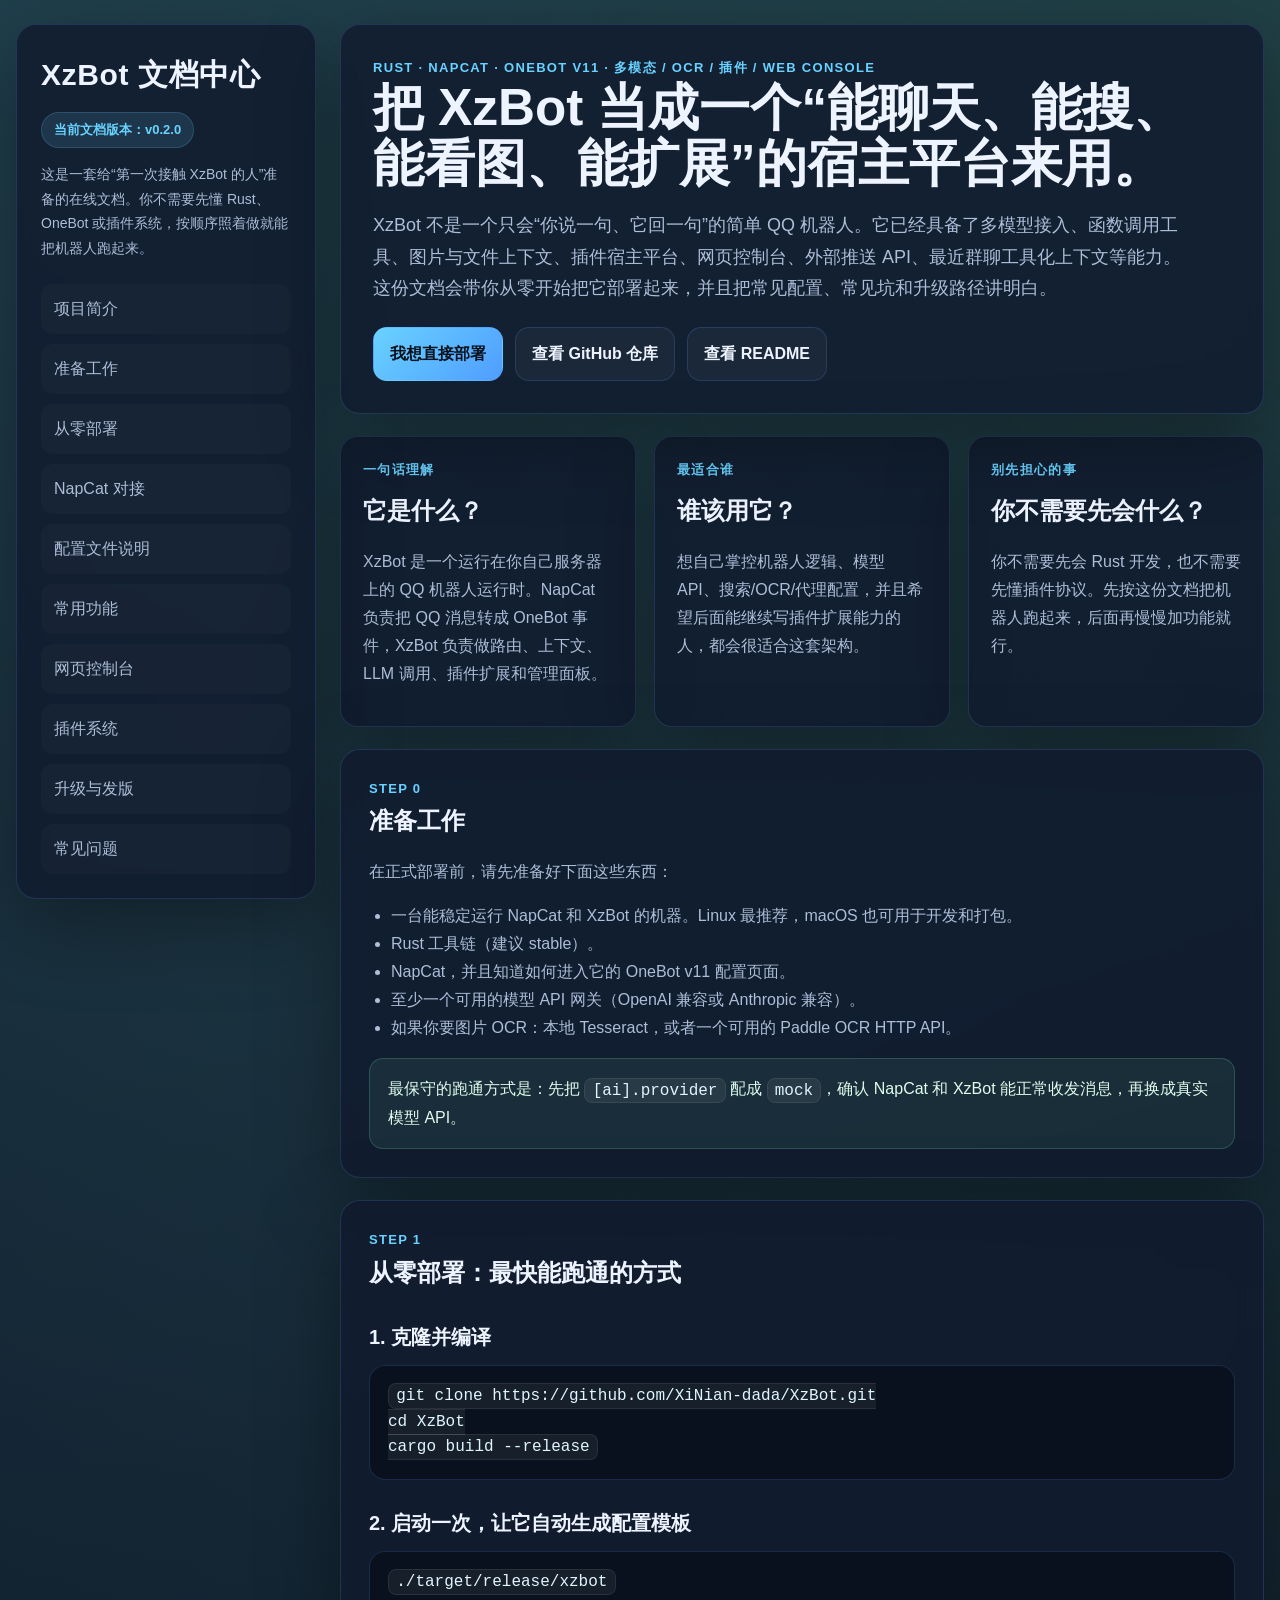
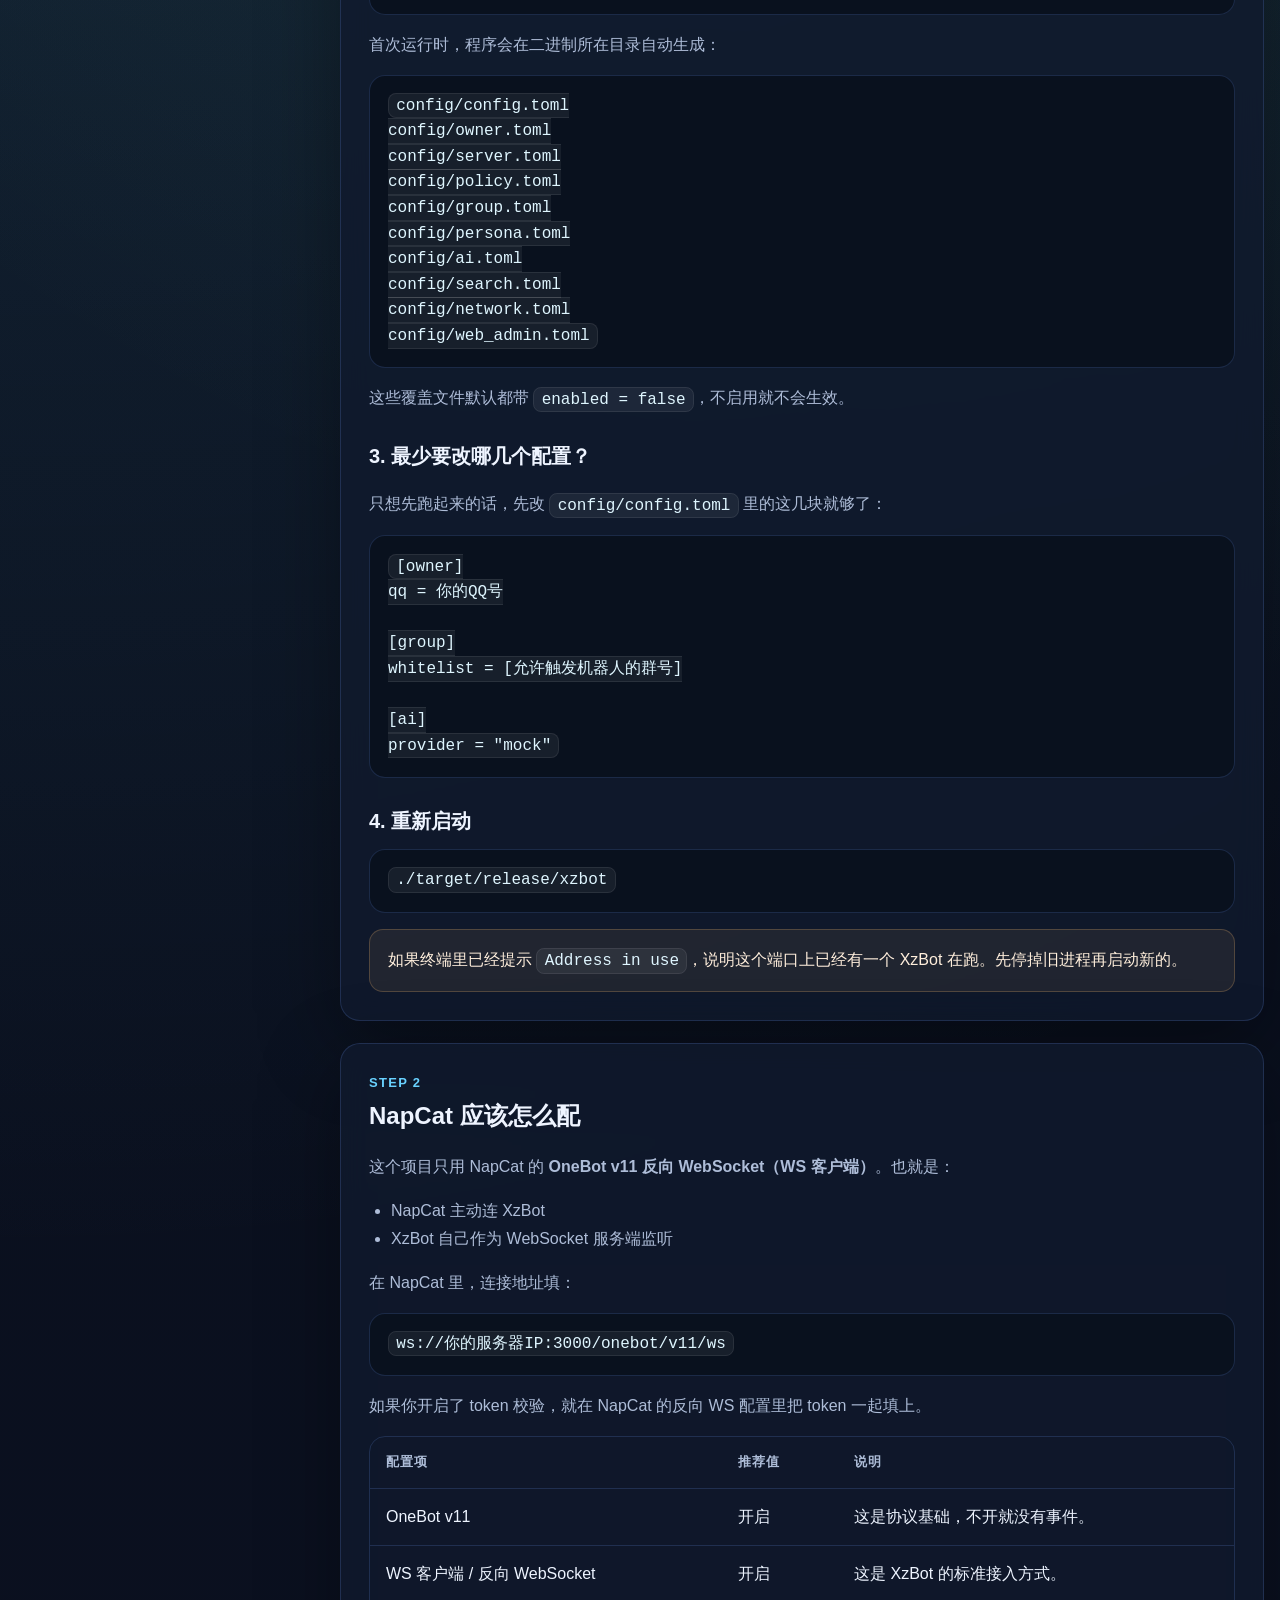
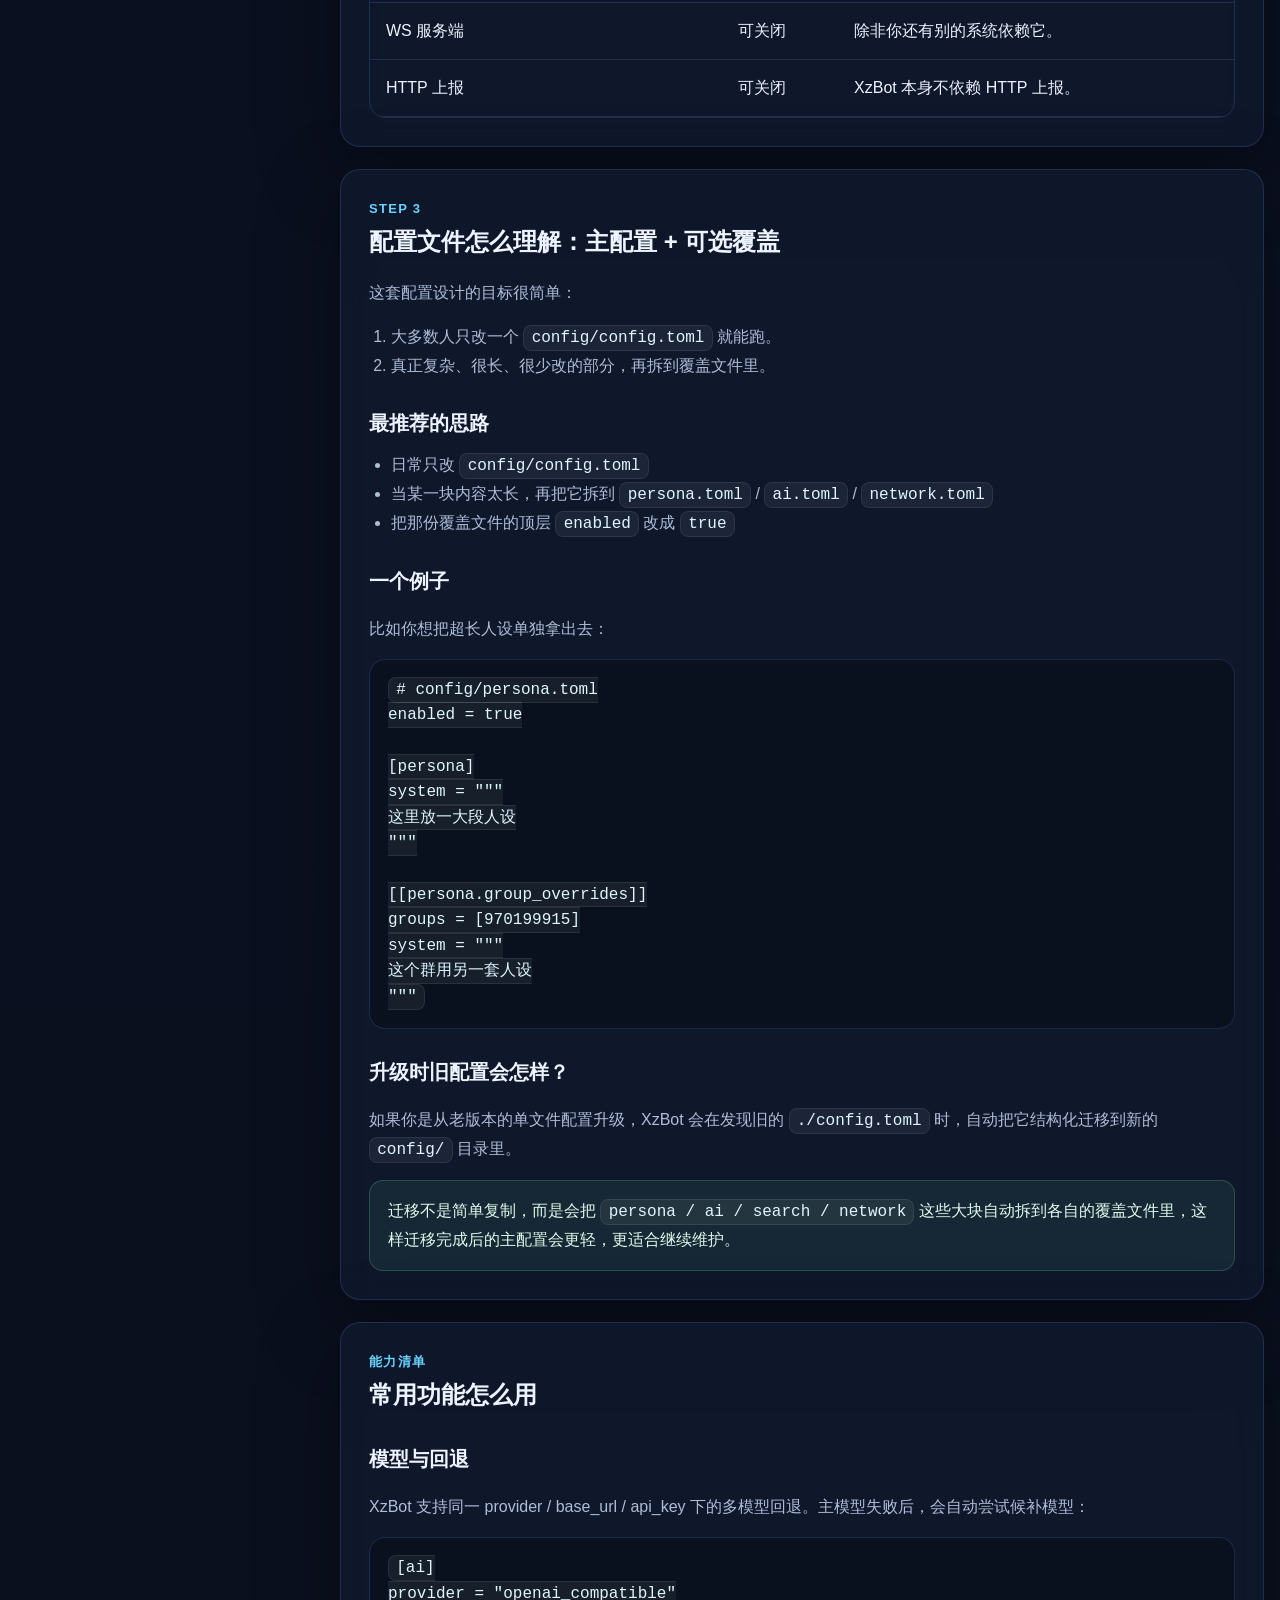
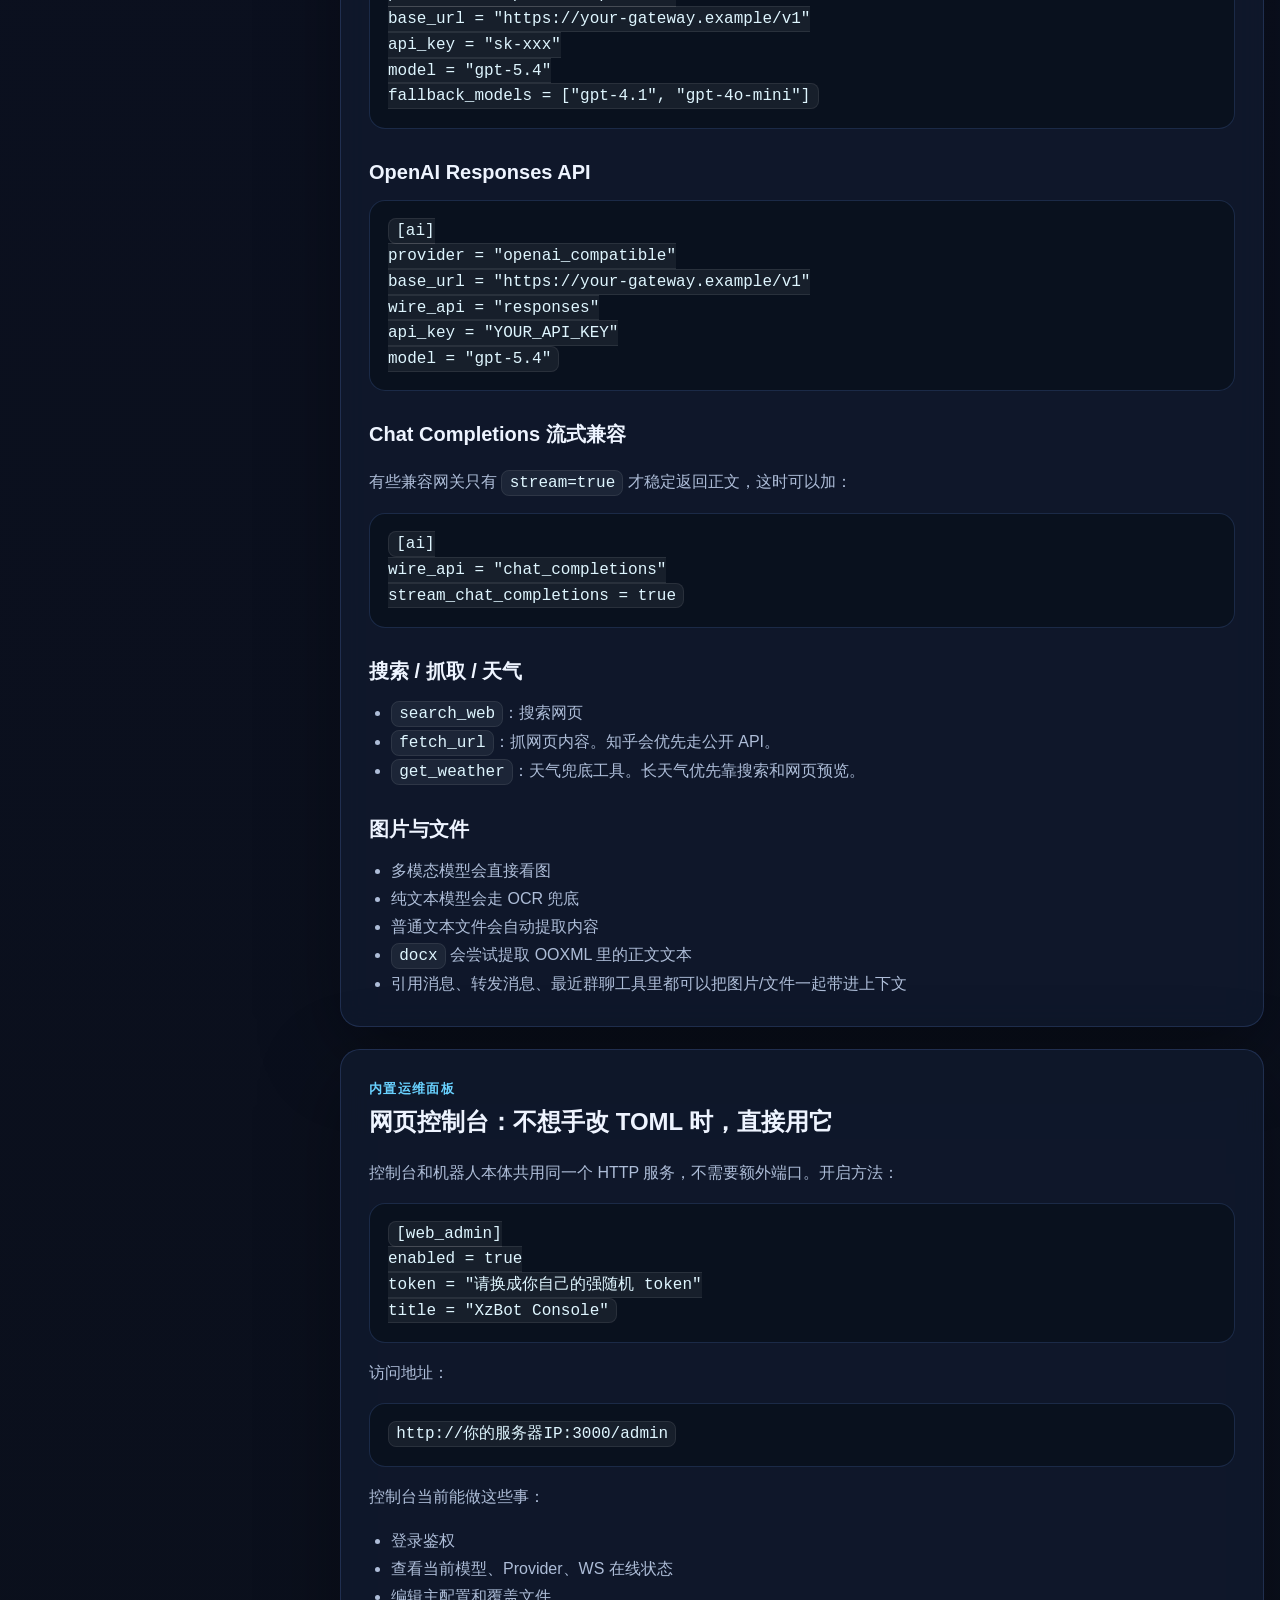
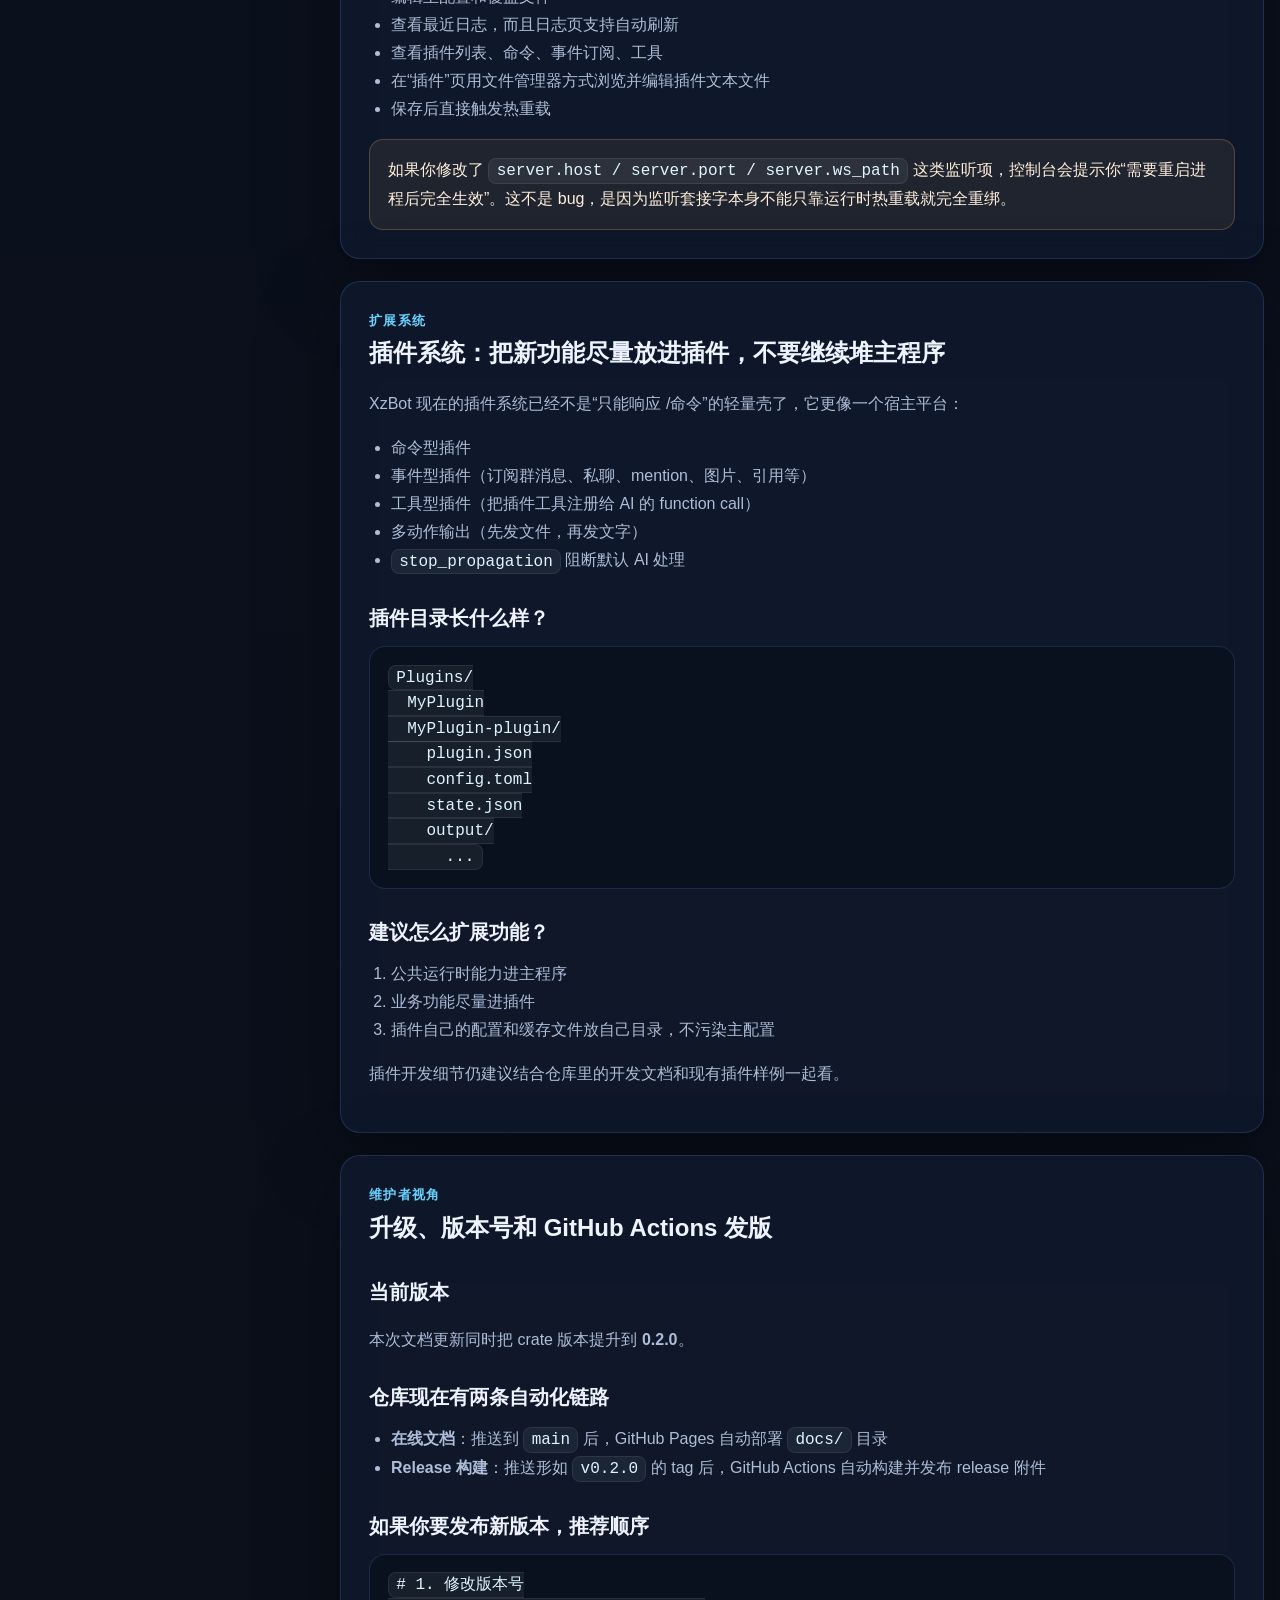
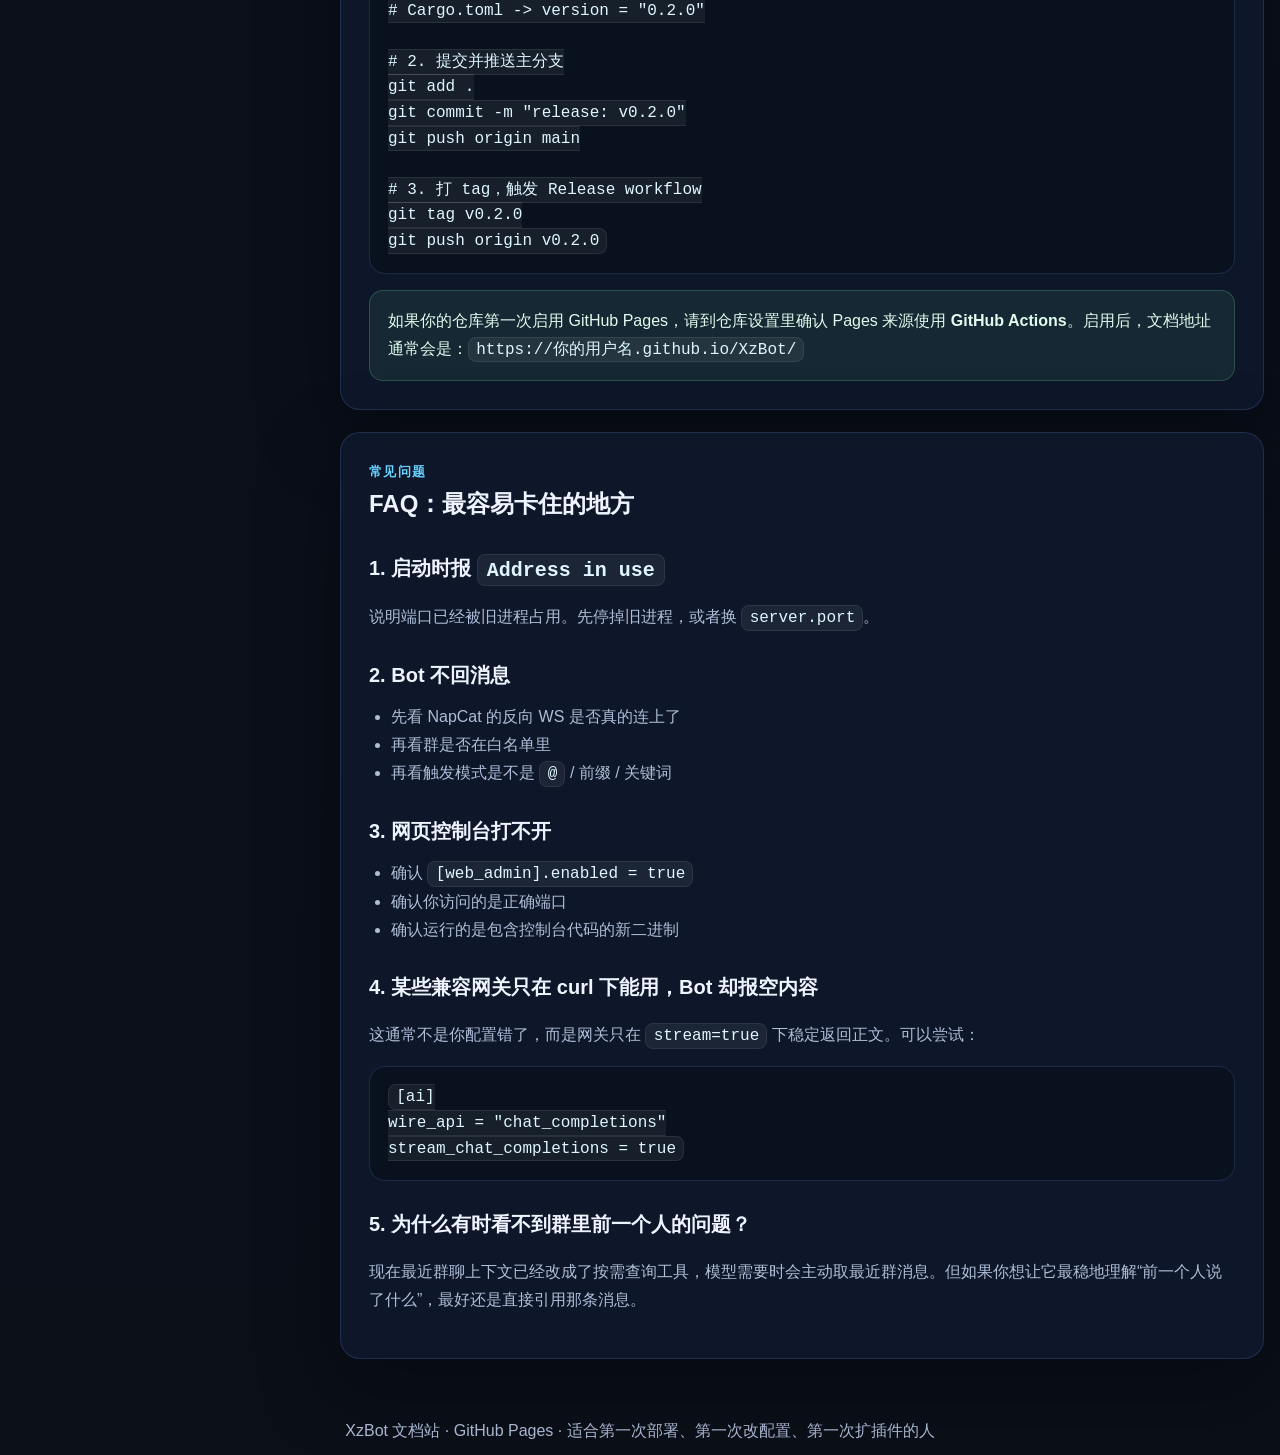
==== docs/index.html @ 3a262401 "add GitHub Pages docs and bump version to 0.2.0" ====
<!doctype html>
<html lang="zh-CN">
<head>
  <meta charset="utf-8" />
  <meta name="viewport" content="width=device-width, initial-scale=1" />
  <title>XzBot 文档中心</title>
  <meta name="description" content="XzBot 的在线使用文档：从零部署、NapCat 对接、配置、插件、网页控制台、升级与发版。" />
  <link rel="stylesheet" href="assets/site.css" />
</head>
<body>
  <div class="site-shell">
    <aside class="sidebar">
      <div class="brand">XzBot 文档中心</div>
      <div class="version">当前文档版本：v0.2.0</div>
      <div class="desc">
        这是一套给“第一次接触 XzBot 的人”准备的在线文档。你不需要先懂 Rust、OneBot 或插件系统，按顺序照着做就能把机器人跑起来。
      </div>
      <nav class="nav">
        <a href="#overview">项目简介</a>
        <a href="#prepare">准备工作</a>
        <a href="#deploy">从零部署</a>
        <a href="#napcat">NapCat 对接</a>
        <a href="#config">配置文件说明</a>
        <a href="#features">常用功能</a>
        <a href="#admin">网页控制台</a>
        <a href="#plugins">插件系统</a>
        <a href="#upgrade">升级与发版</a>
        <a href="#faq">常见问题</a>
      </nav>
    </aside>

    <main class="main">
      <section class="hero" id="overview">
        <div class="kicker">Rust · NapCat · OneBot v11 · 多模态 / OCR / 插件 / Web Console</div>
        <h1>把 XzBot 当成一个“能聊天、能搜、能看图、能扩展”的宿主平台来用。</h1>
        <p>
          XzBot 不是一个只会“你说一句、它回一句”的简单 QQ 机器人。它已经具备了多模型接入、函数调用工具、图片与文件上下文、插件宿主平台、网页控制台、外部推送 API、最近群聊工具化上下文等能力。
          这份文档会带你从零开始把它部署起来，并且把常见配置、常见坑和升级路径讲明白。
        </p>
        <div class="hero-actions">
          <a class="btn primary" href="#deploy">我想直接部署</a>
          <a class="btn secondary" href="https://github.com/XiNian-dada/XzBot">查看 GitHub 仓库</a>
          <a class="btn secondary" href="https://github.com/XiNian-dada/XzBot/blob/main/README.md">查看 README</a>
        </div>
      </section>

      <section class="grid">
        <article class="card span-4">
          <div class="kicker">一句话理解</div>
          <h2>它是什么？</h2>
          <p>XzBot 是一个运行在你自己服务器上的 QQ 机器人运行时。NapCat 负责把 QQ 消息转成 OneBot 事件，XzBot 负责做路由、上下文、LLM 调用、插件扩展和管理面板。</p>
        </article>
        <article class="card span-4">
          <div class="kicker">最适合谁</div>
          <h2>谁该用它？</h2>
          <p>想自己掌控机器人逻辑、模型 API、搜索/OCR/代理配置，并且希望后面能继续写插件扩展能力的人，都会很适合这套架构。</p>
        </article>
        <article class="card span-4">
          <div class="kicker">别先担心的事</div>
          <h2>你不需要先会什么？</h2>
          <p>你不需要先会 Rust 开发，也不需要先懂插件协议。先按这份文档把机器人跑起来，后面再慢慢加功能就行。</p>
        </article>
      </section>

      <section class="panel" id="prepare">
        <div class="kicker">Step 0</div>
        <h2>准备工作</h2>
        <p>在正式部署前，请先准备好下面这些东西：</p>
        <ul>
          <li>一台能稳定运行 NapCat 和 XzBot 的机器。Linux 最推荐，macOS 也可用于开发和打包。</li>
          <li>Rust 工具链（建议 stable）。</li>
          <li>NapCat，并且知道如何进入它的 OneBot v11 配置页面。</li>
          <li>至少一个可用的模型 API 网关（OpenAI 兼容或 Anthropic 兼容）。</li>
          <li>如果你要图片 OCR：本地 Tesseract，或者一个可用的 Paddle OCR HTTP API。</li>
        </ul>
        <div class="callout">
          最保守的跑通方式是：先把 <code>[ai].provider</code> 配成 <code>mock</code>，确认 NapCat 和 XzBot 能正常收发消息，再换成真实模型 API。
        </div>
      </section>

      <section class="panel" id="deploy">
        <div class="kicker">Step 1</div>
        <h2>从零部署：最快能跑通的方式</h2>
        <h3>1. 克隆并编译</h3>
        <pre><code>git clone https://github.com/XiNian-dada/XzBot.git
cd XzBot
cargo build --release</code></pre>

        <h3>2. 启动一次，让它自动生成配置模板</h3>
        <pre><code>./target/release/xzbot</code></pre>
        <p>首次运行时，程序会在二进制所在目录自动生成：</p>
        <pre><code>config/config.toml
config/owner.toml
config/server.toml
config/policy.toml
config/group.toml
config/persona.toml
config/ai.toml
config/search.toml
config/network.toml
config/web_admin.toml</code></pre>
        <p>这些覆盖文件默认都带 <code>enabled = false</code>，不启用就不会生效。</p>

        <h3>3. 最少要改哪几个配置？</h3>
        <p>只想先跑起来的话，先改 <code>config/config.toml</code> 里的这几块就够了：</p>
        <pre><code>[owner]
qq = 你的QQ号

[group]
whitelist = [允许触发机器人的群号]

[ai]
provider = "mock"</code></pre>

        <h3>4. 重新启动</h3>
        <pre><code>./target/release/xzbot</code></pre>
        <div class="callout warn">
          如果终端里已经提示 <code>Address in use</code>，说明这个端口上已经有一个 XzBot 在跑。先停掉旧进程再启动新的。
        </div>
      </section>

      <section class="panel" id="napcat">
        <div class="kicker">Step 2</div>
        <h2>NapCat 应该怎么配</h2>
        <p>这个项目只用 NapCat 的 <strong>OneBot v11 反向 WebSocket（WS 客户端）</strong>。也就是：</p>
        <ul>
          <li>NapCat 主动连 XzBot</li>
          <li>XzBot 自己作为 WebSocket 服务端监听</li>
        </ul>
        <p>在 NapCat 里，连接地址填：</p>
        <pre><code>ws://你的服务器IP:3000/onebot/v11/ws</code></pre>
        <p>如果你开启了 token 校验，就在 NapCat 的反向 WS 配置里把 token 一起填上。</p>

        <div class="table-wrap">
          <table>
            <thead>
              <tr>
                <th>配置项</th>
                <th>推荐值</th>
                <th>说明</th>
              </tr>
            </thead>
            <tbody>
              <tr>
                <td>OneBot v11</td>
                <td>开启</td>
                <td>这是协议基础，不开就没有事件。</td>
              </tr>
              <tr>
                <td>WS 客户端 / 反向 WebSocket</td>
                <td>开启</td>
                <td>这是 XzBot 的标准接入方式。</td>
              </tr>
              <tr>
                <td>WS 服务端</td>
                <td>可关闭</td>
                <td>除非你还有别的系统依赖它。</td>
              </tr>
              <tr>
                <td>HTTP 上报</td>
                <td>可关闭</td>
                <td>XzBot 本身不依赖 HTTP 上报。</td>
              </tr>
            </tbody>
          </table>
        </div>
      </section>

      <section class="panel" id="config">
        <div class="kicker">Step 3</div>
        <h2>配置文件怎么理解：主配置 + 可选覆盖</h2>
        <p>这套配置设计的目标很简单：</p>
        <ol>
          <li>大多数人只改一个 <code>config/config.toml</code> 就能跑。</li>
          <li>真正复杂、很长、很少改的部分，再拆到覆盖文件里。</li>
        </ol>

        <h3>最推荐的思路</h3>
        <ul>
          <li>日常只改 <code>config/config.toml</code></li>
          <li>当某一块内容太长，再把它拆到 <code>persona.toml</code> / <code>ai.toml</code> / <code>network.toml</code></li>
          <li>把那份覆盖文件的顶层 <code>enabled</code> 改成 <code>true</code></li>
        </ul>

        <h3>一个例子</h3>
        <p>比如你想把超长人设单独拿出去：</p>
        <pre><code># config/persona.toml
enabled = true

[persona]
system = """
这里放一大段人设
"""

[[persona.group_overrides]]
groups = [970199915]
system = """
这个群用另一套人设
"""</code></pre>

        <h3>升级时旧配置会怎样？</h3>
        <p>如果你是从老版本的单文件配置升级，XzBot 会在发现旧的 <code>./config.toml</code> 时，自动把它结构化迁移到新的 <code>config/</code> 目录里。</p>
        <div class="callout">
          迁移不是简单复制，而是会把 <code>persona / ai / search / network</code> 这些大块自动拆到各自的覆盖文件里，这样迁移完成后的主配置会更轻，更适合继续维护。
        </div>
      </section>

      <section class="panel" id="features">
        <div class="kicker">能力清单</div>
        <h2>常用功能怎么用</h2>

        <h3>模型与回退</h3>
        <p>XzBot 支持同一 provider / base_url / api_key 下的多模型回退。主模型失败后，会自动尝试候补模型：</p>
        <pre><code>[ai]
provider = "openai_compatible"
base_url = "https://your-gateway.example/v1"
api_key = "sk-xxx"
model = "gpt-5.4"
fallback_models = ["gpt-4.1", "gpt-4o-mini"]</code></pre>

        <h3>OpenAI Responses API</h3>
        <pre><code>[ai]
provider = "openai_compatible"
base_url = "https://your-gateway.example/v1"
wire_api = "responses"
api_key = "YOUR_API_KEY"
model = "gpt-5.4"</code></pre>

        <h3>Chat Completions 流式兼容</h3>
        <p>有些兼容网关只有 <code>stream=true</code> 才稳定返回正文，这时可以加：</p>
        <pre><code>[ai]
wire_api = "chat_completions"
stream_chat_completions = true</code></pre>

        <h3>搜索 / 抓取 / 天气</h3>
        <ul>
          <li><code>search_web</code>：搜索网页</li>
          <li><code>fetch_url</code>：抓网页内容。知乎会优先走公开 API。</li>
          <li><code>get_weather</code>：天气兜底工具。长天气优先靠搜索和网页预览。</li>
        </ul>

        <h3>图片与文件</h3>
        <ul>
          <li>多模态模型会直接看图</li>
          <li>纯文本模型会走 OCR 兜底</li>
          <li>普通文本文件会自动提取内容</li>
          <li><code>docx</code> 会尝试提取 OOXML 里的正文文本</li>
          <li>引用消息、转发消息、最近群聊工具里都可以把图片/文件一起带进上下文</li>
        </ul>
      </section>

      <section class="panel" id="admin">
        <div class="kicker">内置运维面板</div>
        <h2>网页控制台：不想手改 TOML 时，直接用它</h2>
        <p>控制台和机器人本体共用同一个 HTTP 服务，不需要额外端口。开启方法：</p>
        <pre><code>[web_admin]
enabled = true
token = "请换成你自己的强随机 token"
title = "XzBot Console"</code></pre>
        <p>访问地址：</p>
        <pre><code>http://你的服务器IP:3000/admin</code></pre>
        <p>控制台当前能做这些事：</p>
        <ul>
          <li>登录鉴权</li>
          <li>查看当前模型、Provider、WS 在线状态</li>
          <li>编辑主配置和覆盖文件</li>
          <li>查看最近日志，而且日志页支持自动刷新</li>
          <li>查看插件列表、命令、事件订阅、工具</li>
          <li>在“插件”页用文件管理器方式浏览并编辑插件文本文件</li>
          <li>保存后直接触发热重载</li>
        </ul>
        <div class="callout warn">
          如果你修改了 <code>server.host / server.port / server.ws_path</code> 这类监听项，控制台会提示你“需要重启进程后完全生效”。这不是 bug，是因为监听套接字本身不能只靠运行时热重载就完全重绑。
        </div>
      </section>

      <section class="panel" id="plugins">
        <div class="kicker">扩展系统</div>
        <h2>插件系统：把新功能尽量放进插件，不要继续堆主程序</h2>
        <p>XzBot 现在的插件系统已经不是“只能响应 /命令”的轻量壳了，它更像一个宿主平台：</p>
        <ul>
          <li>命令型插件</li>
          <li>事件型插件（订阅群消息、私聊、mention、图片、引用等）</li>
          <li>工具型插件（把插件工具注册给 AI 的 function call）</li>
          <li>多动作输出（先发文件，再发文字）</li>
          <li><code>stop_propagation</code> 阻断默认 AI 处理</li>
        </ul>

        <h3>插件目录长什么样？</h3>
        <pre><code>Plugins/
  MyPlugin
  MyPlugin-plugin/
    plugin.json
    config.toml
    state.json
    output/
      ...</code></pre>

        <h3>建议怎么扩展功能？</h3>
        <ol>
          <li>公共运行时能力进主程序</li>
          <li>业务功能尽量进插件</li>
          <li>插件自己的配置和缓存文件放自己目录，不污染主配置</li>
        </ol>
        <p>插件开发细节仍建议结合仓库里的开发文档和现有插件样例一起看。</p>
      </section>

      <section class="panel" id="upgrade">
        <div class="kicker">维护者视角</div>
        <h2>升级、版本号和 GitHub Actions 发版</h2>

        <h3>当前版本</h3>
        <p>本次文档更新同时把 crate 版本提升到 <strong>0.2.0</strong>。</p>

        <h3>仓库现在有两条自动化链路</h3>
        <ul>
          <li><strong>在线文档</strong>：推送到 <code>main</code> 后，GitHub Pages 自动部署 <code>docs/</code> 目录</li>
          <li><strong>Release 构建</strong>：推送形如 <code>v0.2.0</code> 的 tag 后，GitHub Actions 自动构建并发布 release 附件</li>
        </ul>

        <h3>如果你要发布新版本，推荐顺序</h3>
        <pre><code># 1. 修改版本号
# Cargo.toml -> version = "0.2.0"

# 2. 提交并推送主分支
git add .
git commit -m "release: v0.2.0"
git push origin main

# 3. 打 tag，触发 Release workflow
git tag v0.2.0
git push origin v0.2.0</code></pre>

        <div class="callout">
          如果你的仓库第一次启用 GitHub Pages，请到仓库设置里确认 Pages 来源使用 <strong>GitHub Actions</strong>。启用后，文档地址通常会是：<code>https://你的用户名.github.io/XzBot/</code>
        </div>
      </section>

      <section class="panel" id="faq">
        <div class="kicker">常见问题</div>
        <h2>FAQ：最容易卡住的地方</h2>

        <h3>1. 启动时报 <code>Address in use</code></h3>
        <p>说明端口已经被旧进程占用。先停掉旧进程，或者换 <code>server.port</code>。</p>

        <h3>2. Bot 不回消息</h3>
        <ul>
          <li>先看 NapCat 的反向 WS 是否真的连上了</li>
          <li>再看群是否在白名单里</li>
          <li>再看触发模式是不是 <code>@</code> / 前缀 / 关键词</li>
        </ul>

        <h3>3. 网页控制台打不开</h3>
        <ul>
          <li>确认 <code>[web_admin].enabled = true</code></li>
          <li>确认你访问的是正确端口</li>
          <li>确认运行的是包含控制台代码的新二进制</li>
        </ul>

        <h3>4. 某些兼容网关只在 curl 下能用，Bot 却报空内容</h3>
        <p>这通常不是你配置错了，而是网关只在 <code>stream=true</code> 下稳定返回正文。可以尝试：</p>
        <pre><code>[ai]
wire_api = "chat_completions"
stream_chat_completions = true</code></pre>

        <h3>5. 为什么有时看不到群里前一个人的问题？</h3>
        <p>现在最近群聊上下文已经改成了按需查询工具，模型需要时会主动取最近群消息。但如果你想让它最稳地理解“前一个人说了什么”，最好还是直接引用那条消息。</p>
      </section>
    </main>
  </div>

  <div class="footer">
    XzBot 文档站 · GitHub Pages · 适合第一次部署、第一次改配置、第一次扩插件的人
  </div>
</body>
</html>
---- docs/assets/site.css ----
:root {
  --bg: #0b1020;
  --bg-soft: #111a2e;
  --panel: rgba(17, 26, 46, 0.82);
  --panel-strong: rgba(11, 16, 32, 0.92);
  --line: rgba(113, 154, 255, 0.18);
  --text: #eef4ff;
  --muted: #aebdd8;
  --accent: #69d2ff;
  --accent-strong: #4f9dff;
  --ok: #7bf0b5;
  --warn: #ffbf72;
  --shadow: 0 24px 80px rgba(0, 0, 0, 0.35);
  --radius: 20px;
  --code: #09111e;
}

* { box-sizing: border-box; }
html { scroll-behavior: smooth; }
body {
  margin: 0;
  color: var(--text);
  background:
    radial-gradient(circle at top left, rgba(105, 210, 255, 0.18), transparent 30%),
    radial-gradient(circle at top right, rgba(123, 240, 181, 0.14), transparent 24%),
    linear-gradient(180deg, #08101b 0%, #0b1020 40%, #0a0f18 100%);
  font: 16px/1.75 "SF Pro Display", "PingFang SC", "Noto Sans SC", sans-serif;
}

a { color: var(--accent); text-decoration: none; }
a:hover { text-decoration: underline; }
code, pre { font-family: "SFMono-Regular", "JetBrains Mono", monospace; }
code {
  background: rgba(255,255,255,0.06);
  border: 1px solid rgba(255,255,255,0.08);
  border-radius: 8px;
  padding: 0.18em 0.45em;
  color: #dff6ff;
}
pre {
  margin: 0;
  padding: 18px;
  overflow: auto;
  background: var(--code);
  border: 1px solid var(--line);
  border-radius: 16px;
  color: #e9f3ff;
  line-height: 1.6;
}

.site-shell {
  width: min(1380px, calc(100vw - 32px));
  margin: 0 auto;
  display: grid;
  grid-template-columns: 300px minmax(0, 1fr);
  gap: 24px;
  padding: 24px 0 48px;
}

.sidebar {
  position: sticky;
  top: 24px;
  align-self: start;
  padding: 24px;
  background: var(--panel);
  border: 1px solid var(--line);
  border-radius: var(--radius);
  box-shadow: var(--shadow);
  backdrop-filter: blur(14px);
}

.brand {
  font-size: 30px;
  font-weight: 800;
  letter-spacing: 0.02em;
}

.version {
  margin-top: 10px;
  display: inline-flex;
  align-items: center;
  gap: 8px;
  padding: 6px 12px;
  border-radius: 999px;
  background: rgba(105, 210, 255, 0.12);
  border: 1px solid rgba(105, 210, 255, 0.18);
  color: var(--accent);
  font-size: 13px;
  font-weight: 700;
}

.sidebar .desc {
  margin-top: 14px;
  color: var(--muted);
  font-size: 14px;
}

.nav {
  margin-top: 24px;
  display: grid;
  gap: 10px;
}
.nav a {
  display: block;
  padding: 10px 12px;
  border-radius: 12px;
  color: var(--muted);
  background: rgba(255,255,255,0.02);
  border: 1px solid transparent;
  transition: .18s ease;
}
.nav a:hover {
  color: var(--text);
  background: rgba(105, 210, 255, 0.08);
  border-color: rgba(105, 210, 255, 0.2);
  text-decoration: none;
}

.main {
  display: grid;
  gap: 22px;
}

.hero, .panel {
  background: var(--panel);
  border: 1px solid var(--line);
  border-radius: var(--radius);
  box-shadow: var(--shadow);
  backdrop-filter: blur(14px);
}

.hero {
  padding: 32px;
  overflow: hidden;
}
.hero h1 {
  margin: 0;
  font-size: clamp(34px, 4vw, 52px);
  line-height: 1.1;
}
.hero p {
  margin: 18px 0 0;
  color: var(--muted);
  max-width: 820px;
  font-size: 18px;
}
.hero-actions {
  margin-top: 22px;
  display: flex;
  flex-wrap: wrap;
  gap: 12px;
}
.btn {
  display: inline-flex;
  align-items: center;
  gap: 10px;
  padding: 12px 16px;
  border-radius: 14px;
  border: 1px solid transparent;
  font-weight: 700;
}
.btn.primary {
  background: linear-gradient(135deg, var(--accent), var(--accent-strong));
  color: #06111c;
}
.btn.secondary {
  background: rgba(255,255,255,0.04);
  color: var(--text);
  border-color: var(--line);
}

.grid {
  display: grid;
  gap: 18px;
  grid-template-columns: repeat(12, 1fr);
}
.card {
  padding: 22px;
  background: var(--panel);
  border: 1px solid var(--line);
  border-radius: 18px;
  box-shadow: var(--shadow);
}
.card.span-4 { grid-column: span 4; }
.card.span-6 { grid-column: span 6; }
.card.span-12 { grid-column: span 12; }

.kicker {
  color: var(--accent);
  font-size: 13px;
  letter-spacing: 0.1em;
  text-transform: uppercase;
  font-weight: 800;
}

.card h2, .panel h2 {
  margin: 8px 0 0;
  font-size: 24px;
}
.card p, .panel p, .panel li { color: var(--muted); }

.panel {
  padding: 28px;
}
.panel h2 {
  margin-top: 0;
}
.panel h3 {
  margin: 26px 0 10px;
  font-size: 20px;
}
.panel ul, .panel ol {
  margin: 10px 0 0;
  padding-left: 22px;
}

.callout {
  margin-top: 16px;
  padding: 16px 18px;
  border-radius: 14px;
  border: 1px solid rgba(123, 240, 181, 0.2);
  background: rgba(123, 240, 181, 0.08);
  color: #dffcec;
}
.callout.warn {
  border-color: rgba(255, 191, 114, 0.22);
  background: rgba(255, 191, 114, 0.08);
  color: #ffefdc;
}

.table-wrap {
  overflow: auto;
  border: 1px solid var(--line);
  border-radius: 16px;
}

table {
  width: 100%;
  border-collapse: collapse;
  min-width: 680px;
}
th, td {
  padding: 14px 16px;
  border-bottom: 1px solid var(--line);
  text-align: left;
  vertical-align: top;
}
th {
  font-size: 13px;
  color: var(--muted);
  letter-spacing: 0.08em;
  text-transform: uppercase;
}

.footer {
  color: var(--muted);
  text-align: center;
  padding: 10px 18px 36px;
}

@media (max-width: 1100px) {
  .site-shell {
    grid-template-columns: 1fr;
  }
  .sidebar {
    position: static;
  }
}

@media (max-width: 720px) {
  .grid {
    grid-template-columns: 1fr;
  }
  .card.span-4, .card.span-6, .card.span-12 {
    grid-column: auto;
  }
  .hero, .panel, .card, .sidebar {
    padding: 20px;
  }
  .hero p {
    font-size: 16px;
  }
}
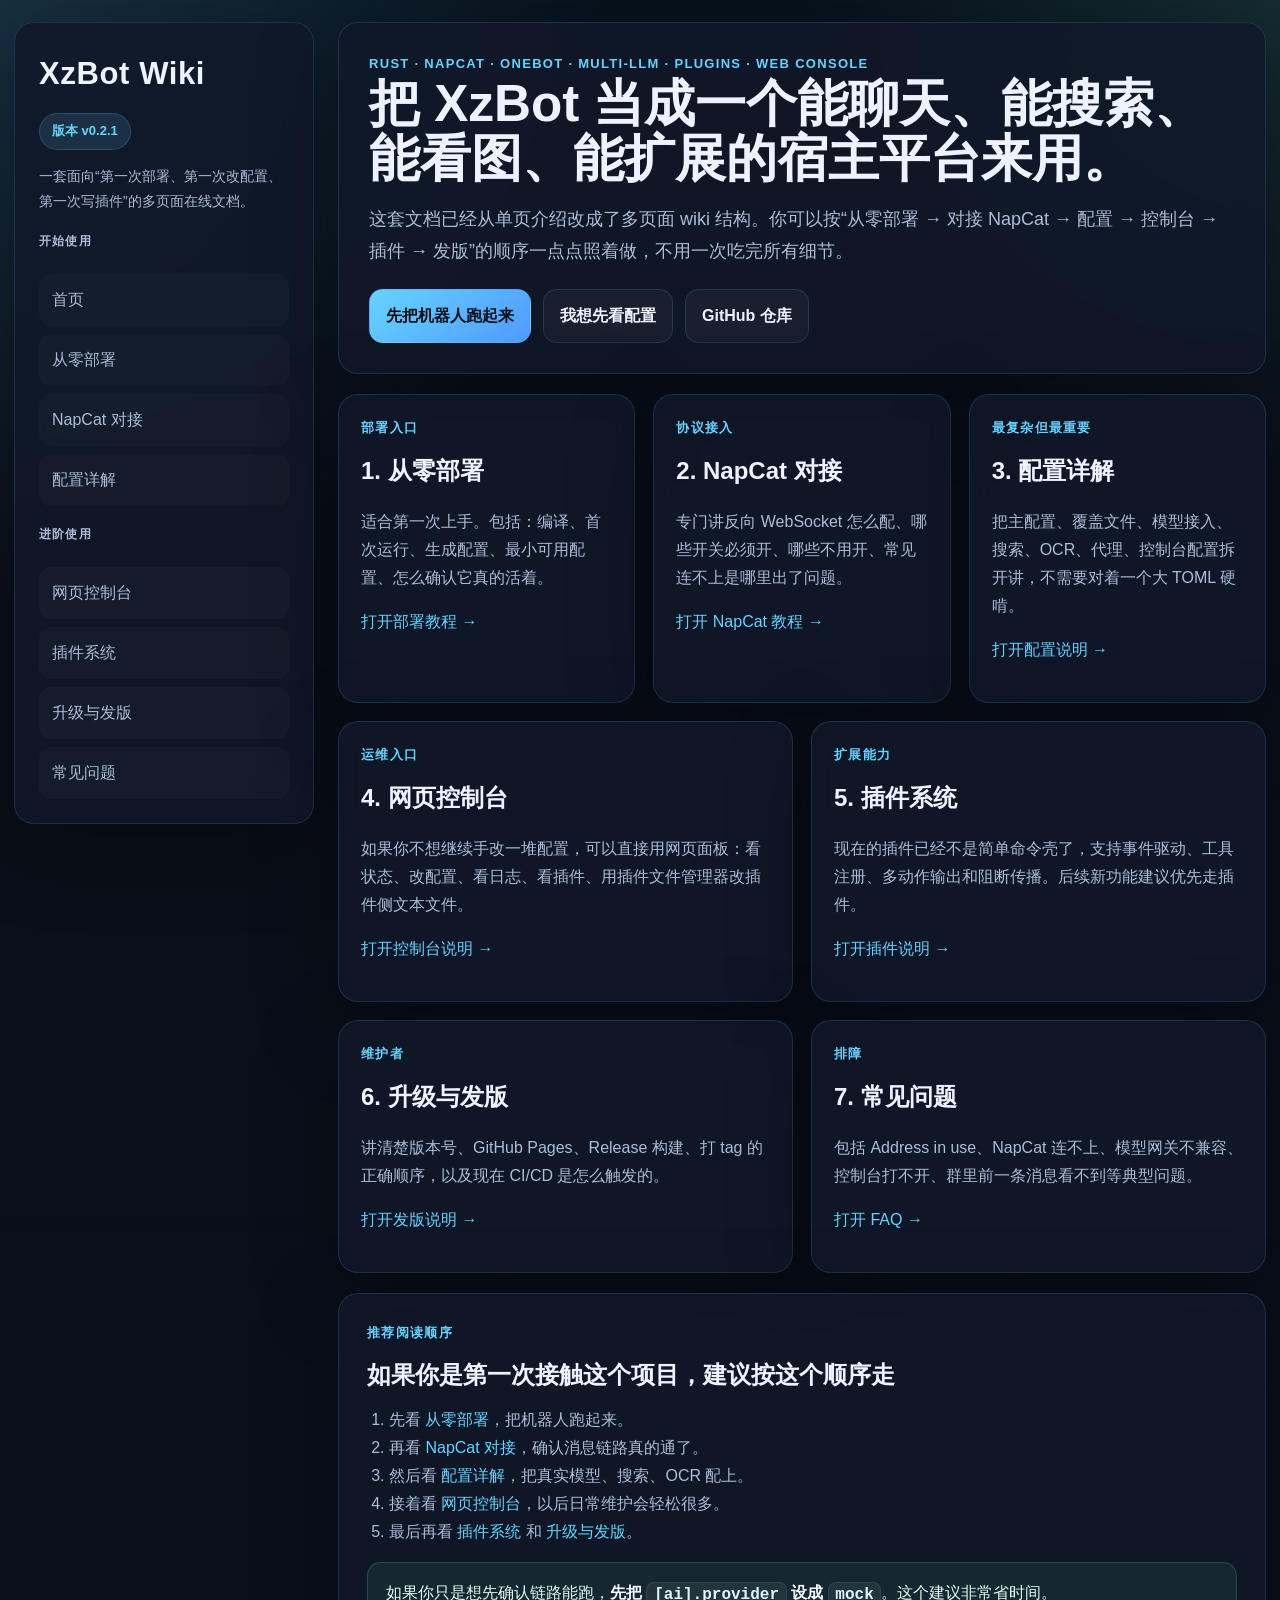
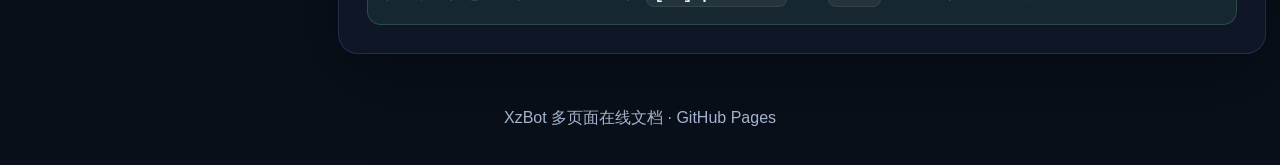
==== commit 3dbcc282: "publish multi-page docs wiki and release 0.2.1" ====
--- a/docs/index.html
+++ b/docs/index.html
@@ -3,374 +3,104 @@
 <head>
   <meta charset="utf-8" />
   <meta name="viewport" content="width=device-width, initial-scale=1" />
-  <title>XzBot 文档中心</title>
-  <meta name="description" content="XzBot 的在线使用文档：从零部署、NapCat 对接、配置、插件、网页控制台、升级与发版。" />
+  <title>XzBot Wiki</title>
+  <meta name="description" content="XzBot 多页面在线文档：部署、NapCat、配置、控制台、插件、升级与 FAQ。" />
   <link rel="stylesheet" href="assets/site.css" />
+  <script defer src="assets/site.js"></script>
 </head>
 <body>
-  <div class="site-shell">
+  <div class="layout">
     <aside class="sidebar">
-      <div class="brand">XzBot 文档中心</div>
-      <div class="version">当前文档版本：v0.2.0</div>
-      <div class="desc">
-        这是一套给“第一次接触 XzBot 的人”准备的在线文档。你不需要先懂 Rust、OneBot 或插件系统，按顺序照着做就能把机器人跑起来。
-      </div>
-      <nav class="nav">
-        <a href="#overview">项目简介</a>
-        <a href="#prepare">准备工作</a>
-        <a href="#deploy">从零部署</a>
-        <a href="#napcat">NapCat 对接</a>
-        <a href="#config">配置文件说明</a>
-        <a href="#features">常用功能</a>
-        <a href="#admin">网页控制台</a>
-        <a href="#plugins">插件系统</a>
-        <a href="#upgrade">升级与发版</a>
-        <a href="#faq">常见问题</a>
+      <div class="brand">XzBot Wiki</div>
+      <div class="version">版本 v0.2.1</div>
+      <div class="desc">一套面向“第一次部署、第一次改配置、第一次写插件”的多页面在线文档。</div>
+      <div class="nav-title">开始使用</div>
+      <nav class="nav-group">
+        <a class="nav-link" href="index.html" data-nav="/XzBot/">首页</a>
+        <a class="nav-link" href="getting-started/" data-nav="/XzBot/getting-started/">从零部署</a>
+        <a class="nav-link" href="napcat/" data-nav="/XzBot/napcat/">NapCat 对接</a>
+        <a class="nav-link" href="configuration/" data-nav="/XzBot/configuration/">配置详解</a>
+      </nav>
+      <div class="nav-title">进阶使用</div>
+      <nav class="nav-group">
+        <a class="nav-link" href="console/" data-nav="/XzBot/console/">网页控制台</a>
+        <a class="nav-link" href="plugins/" data-nav="/XzBot/plugins/">插件系统</a>
+        <a class="nav-link" href="release/" data-nav="/XzBot/release/">升级与发版</a>
+        <a class="nav-link" href="faq/" data-nav="/XzBot/faq/">常见问题</a>
       </nav>
     </aside>
 
     <main class="main">
-      <section class="hero" id="overview">
-        <div class="kicker">Rust · NapCat · OneBot v11 · 多模态 / OCR / 插件 / Web Console</div>
-        <h1>把 XzBot 当成一个“能聊天、能搜、能看图、能扩展”的宿主平台来用。</h1>
-        <p>
-          XzBot 不是一个只会“你说一句、它回一句”的简单 QQ 机器人。它已经具备了多模型接入、函数调用工具、图片与文件上下文、插件宿主平台、网页控制台、外部推送 API、最近群聊工具化上下文等能力。
-          这份文档会带你从零开始把它部署起来，并且把常见配置、常见坑和升级路径讲明白。
-        </p>
+      <section class="hero">
+        <div class="kicker">Rust · NapCat · OneBot · Multi-LLM · Plugins · Web Console</div>
+        <h1>把 XzBot 当成一个能聊天、能搜索、能看图、能扩展的宿主平台来用。</h1>
+        <p>这套文档已经从单页介绍改成了多页面 wiki 结构。你可以按“从零部署 → 对接 NapCat → 配置 → 控制台 → 插件 → 发版”的顺序一点点照着做，不用一次吃完所有细节。</p>
         <div class="hero-actions">
-          <a class="btn primary" href="#deploy">我想直接部署</a>
-          <a class="btn secondary" href="https://github.com/XiNian-dada/XzBot">查看 GitHub 仓库</a>
-          <a class="btn secondary" href="https://github.com/XiNian-dada/XzBot/blob/main/README.md">查看 README</a>
+          <a class="btn primary" href="getting-started/">先把机器人跑起来</a>
+          <a class="btn secondary" href="configuration/">我想先看配置</a>
+          <a class="btn secondary" href="https://github.com/XiNian-dada/XzBot">GitHub 仓库</a>
         </div>
       </section>
 
       <section class="grid">
         <article class="card span-4">
-          <div class="kicker">一句话理解</div>
-          <h2>它是什么？</h2>
-          <p>XzBot 是一个运行在你自己服务器上的 QQ 机器人运行时。NapCat 负责把 QQ 消息转成 OneBot 事件，XzBot 负责做路由、上下文、LLM 调用、插件扩展和管理面板。</p>
+          <div class="kicker">部署入口</div>
+          <h2>1. 从零部署</h2>
+          <p>适合第一次上手。包括：编译、首次运行、生成配置、最小可用配置、怎么确认它真的活着。</p>
+          <p><a href="getting-started/">打开部署教程 →</a></p>
         </article>
         <article class="card span-4">
-          <div class="kicker">最适合谁</div>
-          <h2>谁该用它？</h2>
-          <p>想自己掌控机器人逻辑、模型 API、搜索/OCR/代理配置，并且希望后面能继续写插件扩展能力的人，都会很适合这套架构。</p>
+          <div class="kicker">协议接入</div>
+          <h2>2. NapCat 对接</h2>
+          <p>专门讲反向 WebSocket 怎么配、哪些开关必须开、哪些不用开、常见连不上是哪里出了问题。</p>
+          <p><a href="napcat/">打开 NapCat 教程 →</a></p>
         </article>
         <article class="card span-4">
-          <div class="kicker">别先担心的事</div>
-          <h2>你不需要先会什么？</h2>
-          <p>你不需要先会 Rust 开发，也不需要先懂插件协议。先按这份文档把机器人跑起来，后面再慢慢加功能就行。</p>
+          <div class="kicker">最复杂但最重要</div>
+          <h2>3. 配置详解</h2>
+          <p>把主配置、覆盖文件、模型接入、搜索、OCR、代理、控制台配置拆开讲，不需要对着一个大 TOML 硬啃。</p>
+          <p><a href="configuration/">打开配置说明 →</a></p>
+        </article>
+        <article class="card span-6">
+          <div class="kicker">运维入口</div>
+          <h2>4. 网页控制台</h2>
+          <p>如果你不想继续手改一堆配置，可以直接用网页面板：看状态、改配置、看日志、看插件、用插件文件管理器改插件侧文本文件。</p>
+          <p><a href="console/">打开控制台说明 →</a></p>
+        </article>
+        <article class="card span-6">
+          <div class="kicker">扩展能力</div>
+          <h2>5. 插件系统</h2>
+          <p>现在的插件已经不是简单命令壳了，支持事件驱动、工具注册、多动作输出和阻断传播。后续新功能建议优先走插件。</p>
+          <p><a href="plugins/">打开插件说明 →</a></p>
+        </article>
+        <article class="card span-6">
+          <div class="kicker">维护者</div>
+          <h2>6. 升级与发版</h2>
+          <p>讲清楚版本号、GitHub Pages、Release 构建、打 tag 的正确顺序，以及现在 CI/CD 是怎么触发的。</p>
+          <p><a href="release/">打开发版说明 →</a></p>
+        </article>
+        <article class="card span-6">
+          <div class="kicker">排障</div>
+          <h2>7. 常见问题</h2>
+          <p>包括 Address in use、NapCat 连不上、模型网关不兼容、控制台打不开、群里前一条消息看不到等典型问题。</p>
+          <p><a href="faq/">打开 FAQ →</a></p>
         </article>
       </section>
 
-      <section class="panel" id="prepare">
-        <div class="kicker">Step 0</div>
-        <h2>准备工作</h2>
-        <p>在正式部署前，请先准备好下面这些东西：</p>
-        <ul>
-          <li>一台能稳定运行 NapCat 和 XzBot 的机器。Linux 最推荐，macOS 也可用于开发和打包。</li>
-          <li>Rust 工具链（建议 stable）。</li>
-          <li>NapCat，并且知道如何进入它的 OneBot v11 配置页面。</li>
-          <li>至少一个可用的模型 API 网关（OpenAI 兼容或 Anthropic 兼容）。</li>
-          <li>如果你要图片 OCR：本地 Tesseract，或者一个可用的 Paddle OCR HTTP API。</li>
-        </ul>
-        <div class="callout">
-          最保守的跑通方式是：先把 <code>[ai].provider</code> 配成 <code>mock</code>，确认 NapCat 和 XzBot 能正常收发消息，再换成真实模型 API。
-        </div>
-      </section>
-
-      <section class="panel" id="deploy">
-        <div class="kicker">Step 1</div>
-        <h2>从零部署：最快能跑通的方式</h2>
-        <h3>1. 克隆并编译</h3>
-        <pre><code>git clone https://github.com/XiNian-dada/XzBot.git
-cd XzBot
-cargo build --release</code></pre>
-
-        <h3>2. 启动一次，让它自动生成配置模板</h3>
-        <pre><code>./target/release/xzbot</code></pre>
-        <p>首次运行时，程序会在二进制所在目录自动生成：</p>
-        <pre><code>config/config.toml
-config/owner.toml
-config/server.toml
-config/policy.toml
-config/group.toml
-config/persona.toml
-config/ai.toml
-config/search.toml
-config/network.toml
-config/web_admin.toml</code></pre>
-        <p>这些覆盖文件默认都带 <code>enabled = false</code>，不启用就不会生效。</p>
-
-        <h3>3. 最少要改哪几个配置？</h3>
-        <p>只想先跑起来的话，先改 <code>config/config.toml</code> 里的这几块就够了：</p>
-        <pre><code>[owner]
-qq = 你的QQ号
-
-[group]
-whitelist = [允许触发机器人的群号]
-
-[ai]
-provider = "mock"</code></pre>
-
-        <h3>4. 重新启动</h3>
-        <pre><code>./target/release/xzbot</code></pre>
-        <div class="callout warn">
-          如果终端里已经提示 <code>Address in use</code>，说明这个端口上已经有一个 XzBot 在跑。先停掉旧进程再启动新的。
-        </div>
-      </section>
-
-      <section class="panel" id="napcat">
-        <div class="kicker">Step 2</div>
-        <h2>NapCat 应该怎么配</h2>
-        <p>这个项目只用 NapCat 的 <strong>OneBot v11 反向 WebSocket（WS 客户端）</strong>。也就是：</p>
-        <ul>
-          <li>NapCat 主动连 XzBot</li>
-          <li>XzBot 自己作为 WebSocket 服务端监听</li>
-        </ul>
-        <p>在 NapCat 里，连接地址填：</p>
-        <pre><code>ws://你的服务器IP:3000/onebot/v11/ws</code></pre>
-        <p>如果你开启了 token 校验，就在 NapCat 的反向 WS 配置里把 token 一起填上。</p>
-
-        <div class="table-wrap">
-          <table>
-            <thead>
-              <tr>
-                <th>配置项</th>
-                <th>推荐值</th>
-                <th>说明</th>
-              </tr>
-            </thead>
-            <tbody>
-              <tr>
-                <td>OneBot v11</td>
-                <td>开启</td>
-                <td>这是协议基础，不开就没有事件。</td>
-              </tr>
-              <tr>
-                <td>WS 客户端 / 反向 WebSocket</td>
-                <td>开启</td>
-                <td>这是 XzBot 的标准接入方式。</td>
-              </tr>
-              <tr>
-                <td>WS 服务端</td>
-                <td>可关闭</td>
-                <td>除非你还有别的系统依赖它。</td>
-              </tr>
-              <tr>
-                <td>HTTP 上报</td>
-                <td>可关闭</td>
-                <td>XzBot 本身不依赖 HTTP 上报。</td>
-              </tr>
-            </tbody>
-          </table>
-        </div>
-      </section>
-
-      <section class="panel" id="config">
-        <div class="kicker">Step 3</div>
-        <h2>配置文件怎么理解：主配置 + 可选覆盖</h2>
-        <p>这套配置设计的目标很简单：</p>
+      <section class="panel">
+        <div class="kicker">推荐阅读顺序</div>
+        <h2>如果你是第一次接触这个项目，建议按这个顺序走</h2>
         <ol>
-          <li>大多数人只改一个 <code>config/config.toml</code> 就能跑。</li>
-          <li>真正复杂、很长、很少改的部分，再拆到覆盖文件里。</li>
+          <li>先看 <a href="getting-started/">从零部署</a>，把机器人跑起来。</li>
+          <li>再看 <a href="napcat/">NapCat 对接</a>，确认消息链路真的通了。</li>
+          <li>然后看 <a href="configuration/">配置详解</a>，把真实模型、搜索、OCR 配上。</li>
+          <li>接着看 <a href="console/">网页控制台</a>，以后日常维护会轻松很多。</li>
+          <li>最后再看 <a href="plugins/">插件系统</a> 和 <a href="release/">升级与发版</a>。</li>
         </ol>
-
-        <h3>最推荐的思路</h3>
-        <ul>
-          <li>日常只改 <code>config/config.toml</code></li>
-          <li>当某一块内容太长，再把它拆到 <code>persona.toml</code> / <code>ai.toml</code> / <code>network.toml</code></li>
-          <li>把那份覆盖文件的顶层 <code>enabled</code> 改成 <code>true</code></li>
-        </ul>
-
-        <h3>一个例子</h3>
-        <p>比如你想把超长人设单独拿出去：</p>
-        <pre><code># config/persona.toml
-enabled = true
-
-[persona]
-system = """
-这里放一大段人设
-"""
-
-[[persona.group_overrides]]
-groups = [970199915]
-system = """
-这个群用另一套人设
-"""</code></pre>
-
-        <h3>升级时旧配置会怎样？</h3>
-        <p>如果你是从老版本的单文件配置升级，XzBot 会在发现旧的 <code>./config.toml</code> 时，自动把它结构化迁移到新的 <code>config/</code> 目录里。</p>
-        <div class="callout">
-          迁移不是简单复制，而是会把 <code>persona / ai / search / network</code> 这些大块自动拆到各自的覆盖文件里，这样迁移完成后的主配置会更轻，更适合继续维护。
-        </div>
-      </section>
-
-      <section class="panel" id="features">
-        <div class="kicker">能力清单</div>
-        <h2>常用功能怎么用</h2>
-
-        <h3>模型与回退</h3>
-        <p>XzBot 支持同一 provider / base_url / api_key 下的多模型回退。主模型失败后，会自动尝试候补模型：</p>
-        <pre><code>[ai]
-provider = "openai_compatible"
-base_url = "https://your-gateway.example/v1"
-api_key = "sk-xxx"
-model = "gpt-5.4"
-fallback_models = ["gpt-4.1", "gpt-4o-mini"]</code></pre>
-
-        <h3>OpenAI Responses API</h3>
-        <pre><code>[ai]
-provider = "openai_compatible"
-base_url = "https://your-gateway.example/v1"
-wire_api = "responses"
-api_key = "YOUR_API_KEY"
-model = "gpt-5.4"</code></pre>
-
-        <h3>Chat Completions 流式兼容</h3>
-        <p>有些兼容网关只有 <code>stream=true</code> 才稳定返回正文，这时可以加：</p>
-        <pre><code>[ai]
-wire_api = "chat_completions"
-stream_chat_completions = true</code></pre>
-
-        <h3>搜索 / 抓取 / 天气</h3>
-        <ul>
-          <li><code>search_web</code>：搜索网页</li>
-          <li><code>fetch_url</code>：抓网页内容。知乎会优先走公开 API。</li>
-          <li><code>get_weather</code>：天气兜底工具。长天气优先靠搜索和网页预览。</li>
-        </ul>
-
-        <h3>图片与文件</h3>
-        <ul>
-          <li>多模态模型会直接看图</li>
-          <li>纯文本模型会走 OCR 兜底</li>
-          <li>普通文本文件会自动提取内容</li>
-          <li><code>docx</code> 会尝试提取 OOXML 里的正文文本</li>
-          <li>引用消息、转发消息、最近群聊工具里都可以把图片/文件一起带进上下文</li>
-        </ul>
-      </section>
-
-      <section class="panel" id="admin">
-        <div class="kicker">内置运维面板</div>
-        <h2>网页控制台：不想手改 TOML 时，直接用它</h2>
-        <p>控制台和机器人本体共用同一个 HTTP 服务，不需要额外端口。开启方法：</p>
-        <pre><code>[web_admin]
-enabled = true
-token = "请换成你自己的强随机 token"
-title = "XzBot Console"</code></pre>
-        <p>访问地址：</p>
-        <pre><code>http://你的服务器IP:3000/admin</code></pre>
-        <p>控制台当前能做这些事：</p>
-        <ul>
-          <li>登录鉴权</li>
-          <li>查看当前模型、Provider、WS 在线状态</li>
-          <li>编辑主配置和覆盖文件</li>
-          <li>查看最近日志，而且日志页支持自动刷新</li>
-          <li>查看插件列表、命令、事件订阅、工具</li>
-          <li>在“插件”页用文件管理器方式浏览并编辑插件文本文件</li>
-          <li>保存后直接触发热重载</li>
-        </ul>
-        <div class="callout warn">
-          如果你修改了 <code>server.host / server.port / server.ws_path</code> 这类监听项，控制台会提示你“需要重启进程后完全生效”。这不是 bug，是因为监听套接字本身不能只靠运行时热重载就完全重绑。
-        </div>
-      </section>
-
-      <section class="panel" id="plugins">
-        <div class="kicker">扩展系统</div>
-        <h2>插件系统：把新功能尽量放进插件，不要继续堆主程序</h2>
-        <p>XzBot 现在的插件系统已经不是“只能响应 /命令”的轻量壳了，它更像一个宿主平台：</p>
-        <ul>
-          <li>命令型插件</li>
-          <li>事件型插件（订阅群消息、私聊、mention、图片、引用等）</li>
-          <li>工具型插件（把插件工具注册给 AI 的 function call）</li>
-          <li>多动作输出（先发文件，再发文字）</li>
-          <li><code>stop_propagation</code> 阻断默认 AI 处理</li>
-        </ul>
-
-        <h3>插件目录长什么样？</h3>
-        <pre><code>Plugins/
-  MyPlugin
-  MyPlugin-plugin/
-    plugin.json
-    config.toml
-    state.json
-    output/
-      ...</code></pre>
-
-        <h3>建议怎么扩展功能？</h3>
-        <ol>
-          <li>公共运行时能力进主程序</li>
-          <li>业务功能尽量进插件</li>
-          <li>插件自己的配置和缓存文件放自己目录，不污染主配置</li>
-        </ol>
-        <p>插件开发细节仍建议结合仓库里的开发文档和现有插件样例一起看。</p>
-      </section>
-
-      <section class="panel" id="upgrade">
-        <div class="kicker">维护者视角</div>
-        <h2>升级、版本号和 GitHub Actions 发版</h2>
-
-        <h3>当前版本</h3>
-        <p>本次文档更新同时把 crate 版本提升到 <strong>0.2.0</strong>。</p>
-
-        <h3>仓库现在有两条自动化链路</h3>
-        <ul>
-          <li><strong>在线文档</strong>：推送到 <code>main</code> 后，GitHub Pages 自动部署 <code>docs/</code> 目录</li>
-          <li><strong>Release 构建</strong>：推送形如 <code>v0.2.0</code> 的 tag 后，GitHub Actions 自动构建并发布 release 附件</li>
-        </ul>
-
-        <h3>如果你要发布新版本，推荐顺序</h3>
-        <pre><code># 1. 修改版本号
-# Cargo.toml -> version = "0.2.0"
-
-# 2. 提交并推送主分支
-git add .
-git commit -m "release: v0.2.0"
-git push origin main
-
-# 3. 打 tag，触发 Release workflow
-git tag v0.2.0
-git push origin v0.2.0</code></pre>
-
-        <div class="callout">
-          如果你的仓库第一次启用 GitHub Pages，请到仓库设置里确认 Pages 来源使用 <strong>GitHub Actions</strong>。启用后，文档地址通常会是：<code>https://你的用户名.github.io/XzBot/</code>
-        </div>
-      </section>
-
-      <section class="panel" id="faq">
-        <div class="kicker">常见问题</div>
-        <h2>FAQ：最容易卡住的地方</h2>
-
-        <h3>1. 启动时报 <code>Address in use</code></h3>
-        <p>说明端口已经被旧进程占用。先停掉旧进程，或者换 <code>server.port</code>。</p>
-
-        <h3>2. Bot 不回消息</h3>
-        <ul>
-          <li>先看 NapCat 的反向 WS 是否真的连上了</li>
-          <li>再看群是否在白名单里</li>
-          <li>再看触发模式是不是 <code>@</code> / 前缀 / 关键词</li>
-        </ul>
-
-        <h3>3. 网页控制台打不开</h3>
-        <ul>
-          <li>确认 <code>[web_admin].enabled = true</code></li>
-          <li>确认你访问的是正确端口</li>
-          <li>确认运行的是包含控制台代码的新二进制</li>
-        </ul>
-
-        <h3>4. 某些兼容网关只在 curl 下能用，Bot 却报空内容</h3>
-        <p>这通常不是你配置错了，而是网关只在 <code>stream=true</code> 下稳定返回正文。可以尝试：</p>
-        <pre><code>[ai]
-wire_api = "chat_completions"
-stream_chat_completions = true</code></pre>
-
-        <h3>5. 为什么有时看不到群里前一个人的问题？</h3>
-        <p>现在最近群聊上下文已经改成了按需查询工具，模型需要时会主动取最近群消息。但如果你想让它最稳地理解“前一个人说了什么”，最好还是直接引用那条消息。</p>
+        <div class="callout">如果你只是想先确认链路能跑，<strong>先把 <code>[ai].provider</code> 设成 <code>mock</code></strong>。这个建议非常省时间。</div>
       </section>
     </main>
   </div>
-
-  <div class="footer">
-    XzBot 文档站 · GitHub Pages · 适合第一次部署、第一次改配置、第一次扩插件的人
-  </div>
+  <div class="footer">XzBot 多页面在线文档 · GitHub Pages</div>
 </body>
 </html>
--- a/docs/assets/site.css
+++ b/docs/assets/site.css
@@ -1,18 +1,20 @@
 :root {
-  --bg: #0b1020;
-  --bg-soft: #111a2e;
-  --panel: rgba(17, 26, 46, 0.82);
-  --panel-strong: rgba(11, 16, 32, 0.92);
-  --line: rgba(113, 154, 255, 0.18);
+  --bg: #0a0f18;
+  --bg-soft: #10182a;
+  --panel: rgba(16, 24, 42, 0.88);
+  --panel-strong: rgba(8, 14, 26, 0.96);
+  --line: rgba(110, 154, 255, 0.18);
   --text: #eef4ff;
-  --muted: #aebdd8;
-  --accent: #69d2ff;
-  --accent-strong: #4f9dff;
+  --muted: #acbdd9;
+  --accent: #68d2ff;
+  --accent-strong: #4f9bff;
   --ok: #7bf0b5;
-  --warn: #ffbf72;
-  --shadow: 0 24px 80px rgba(0, 0, 0, 0.35);
+  --warn: #ffc36d;
+  --danger: #ff8a94;
+  --shadow: 0 22px 80px rgba(0, 0, 0, 0.34);
   --radius: 20px;
-  --code: #09111e;
+  --radius-sm: 14px;
+  --code: #07101d;
 }
 
 * { box-sizing: border-box; }
@@ -21,21 +23,22 @@
   margin: 0;
   color: var(--text);
   background:
-    radial-gradient(circle at top left, rgba(105, 210, 255, 0.18), transparent 30%),
-    radial-gradient(circle at top right, rgba(123, 240, 181, 0.14), transparent 24%),
-    linear-gradient(180deg, #08101b 0%, #0b1020 40%, #0a0f18 100%);
+    radial-gradient(circle at top left, rgba(104,210,255,.16), transparent 28%),
+    radial-gradient(circle at top right, rgba(123,240,181,.12), transparent 22%),
+    linear-gradient(180deg, #07111d 0%, #0a0f18 38%, #09101a 100%);
   font: 16px/1.75 "SF Pro Display", "PingFang SC", "Noto Sans SC", sans-serif;
 }
 
 a { color: var(--accent); text-decoration: none; }
 a:hover { text-decoration: underline; }
+strong { color: #f5f9ff; }
 code, pre { font-family: "SFMono-Regular", "JetBrains Mono", monospace; }
 code {
   background: rgba(255,255,255,0.06);
   border: 1px solid rgba(255,255,255,0.08);
   border-radius: 8px;
-  padding: 0.18em 0.45em;
-  color: #dff6ff;
+  padding: 0.16em 0.42em;
+  color: #ddf7ff;
 }
 pre {
   margin: 0;
@@ -44,104 +47,107 @@
   background: var(--code);
   border: 1px solid var(--line);
   border-radius: 16px;
-  color: #e9f3ff;
+  color: #ecf5ff;
   line-height: 1.6;
 }
 
-.site-shell {
-  width: min(1380px, calc(100vw - 32px));
+.layout {
+  width: min(1440px, calc(100vw - 28px));
   margin: 0 auto;
   display: grid;
   grid-template-columns: 300px minmax(0, 1fr);
   gap: 24px;
-  padding: 24px 0 48px;
+  padding: 22px 0 42px;
 }
 
 .sidebar {
   position: sticky;
-  top: 24px;
+  top: 20px;
   align-self: start;
   padding: 24px;
   background: var(--panel);
   border: 1px solid var(--line);
   border-radius: var(--radius);
   box-shadow: var(--shadow);
-  backdrop-filter: blur(14px);
+  backdrop-filter: blur(16px);
 }
 
 .brand {
-  font-size: 30px;
+  font-size: 31px;
   font-weight: 800;
-  letter-spacing: 0.02em;
-}
-
+  letter-spacing: .02em;
+}
 .version {
-  margin-top: 10px;
+  margin-top: 12px;
   display: inline-flex;
+  gap: 8px;
   align-items: center;
-  gap: 8px;
   padding: 6px 12px;
   border-radius: 999px;
-  background: rgba(105, 210, 255, 0.12);
-  border: 1px solid rgba(105, 210, 255, 0.18);
   color: var(--accent);
+  background: rgba(104,210,255,.12);
+  border: 1px solid rgba(104,210,255,.18);
   font-size: 13px;
   font-weight: 700;
 }
-
 .sidebar .desc {
   margin-top: 14px;
   color: var(--muted);
   font-size: 14px;
 }
-
-.nav {
-  margin-top: 24px;
+.nav-group {
+  margin-top: 22px;
   display: grid;
-  gap: 10px;
-}
-.nav a {
+  gap: 8px;
+}
+.nav-title {
+  margin-top: 18px;
+  color: var(--muted);
+  font-size: 12px;
+  text-transform: uppercase;
+  letter-spacing: .1em;
+  font-weight: 800;
+}
+.nav-link {
   display: block;
-  padding: 10px 12px;
+  padding: 11px 12px;
   border-radius: 12px;
   color: var(--muted);
-  background: rgba(255,255,255,0.02);
+  background: rgba(255,255,255,.02);
   border: 1px solid transparent;
   transition: .18s ease;
 }
-.nav a:hover {
+.nav-link:hover,
+.nav-link.active {
   color: var(--text);
-  background: rgba(105, 210, 255, 0.08);
-  border-color: rgba(105, 210, 255, 0.2);
+  background: rgba(104,210,255,.08);
+  border-color: rgba(104,210,255,.22);
   text-decoration: none;
 }
 
 .main {
   display: grid;
-  gap: 22px;
-}
-
-.hero, .panel {
+  gap: 20px;
+}
+.hero,
+.panel,
+.card {
   background: var(--panel);
   border: 1px solid var(--line);
   border-radius: var(--radius);
   box-shadow: var(--shadow);
   backdrop-filter: blur(14px);
 }
-
-.hero {
-  padding: 32px;
-  overflow: hidden;
-}
+.hero { padding: 30px; }
 .hero h1 {
   margin: 0;
   font-size: clamp(34px, 4vw, 52px);
-  line-height: 1.1;
+  line-height: 1.08;
 }
 .hero p {
   margin: 18px 0 0;
   color: var(--muted);
-  max-width: 820px;
+  max-width: 860px;
   font-size: 18px;
 }
 .hero-actions {
@@ -161,10 +167,10 @@
 }
 .btn.primary {
   background: linear-gradient(135deg, var(--accent), var(--accent-strong));
-  color: #06111c;
+  color: #06101a;
 }
 .btn.secondary {
-  background: rgba(255,255,255,0.04);
+  background: rgba(255,255,255,.04);
   color: var(--text);
   border-color: var(--line);
 }
@@ -176,10 +182,6 @@
 }
 .card {
   padding: 22px;
-  background: var(--panel);
-  border: 1px solid var(--line);
-  border-radius: 18px;
-  box-shadow: var(--shadow);
 }
 .card.span-4 { grid-column: span 4; }
 .card.span-6 { grid-column: span 6; }
@@ -188,56 +190,67 @@
 .kicker {
   color: var(--accent);
   font-size: 13px;
-  letter-spacing: 0.1em;
+  letter-spacing: .1em;
   text-transform: uppercase;
   font-weight: 800;
 }
-
-.card h2, .panel h2 {
-  margin: 8px 0 0;
+.card h2,
+.panel h2 {
+  margin: 10px 0 0;
   font-size: 24px;
 }
-.card p, .panel p, .panel li { color: var(--muted); }
-
+.card h3,
+.panel h3 {
+  margin: 24px 0 10px;
+  font-size: 20px;
+}
+.card p,
+.panel p,
+.panel li,
+.card li { color: var(--muted); }
 .panel {
   padding: 28px;
 }
-.panel h2 {
-  margin-top: 0;
-}
-.panel h3 {
-  margin: 26px 0 10px;
-  font-size: 20px;
-}
-.panel ul, .panel ol {
+.panel ul,
+.panel ol {
   margin: 10px 0 0;
   padding-left: 22px;
 }
-
+.panel blockquote {
+  margin: 16px 0 0;
+  padding: 14px 16px;
+  border-left: 3px solid var(--accent);
+  background: rgba(104,210,255,.07);
+  border-radius: 12px;
+  color: #e4f9ff;
+}
 .callout {
   margin-top: 16px;
   padding: 16px 18px;
   border-radius: 14px;
-  border: 1px solid rgba(123, 240, 181, 0.2);
-  background: rgba(123, 240, 181, 0.08);
-  color: #dffcec;
+  background: rgba(123,240,181,.08);
+  border: 1px solid rgba(123,240,181,.18);
+  color: #ddffef;
 }
 .callout.warn {
-  border-color: rgba(255, 191, 114, 0.22);
-  background: rgba(255, 191, 114, 0.08);
-  color: #ffefdc;
-}
-
+  background: rgba(255,195,109,.09);
+  border-color: rgba(255,195,109,.2);
+  color: #fff0da;
+}
+.callout.danger {
+  background: rgba(255,138,148,.08);
+  border-color: rgba(255,138,148,.18);
+  color: #ffe6ea;
+}
 .table-wrap {
   overflow: auto;
   border: 1px solid var(--line);
   border-radius: 16px;
 }
-
 table {
   width: 100%;
   border-collapse: collapse;
-  min-width: 680px;
+  min-width: 720px;
 }
 th, td {
   padding: 14px 16px;
@@ -246,38 +259,45 @@
   vertical-align: top;
 }
 th {
+  color: var(--muted);
+  font-size: 12px;
+  text-transform: uppercase;
+  letter-spacing: .1em;
+}
+.page-head {
+  display: flex;
+  justify-content: space-between;
+  gap: 16px;
+  align-items: flex-start;
+  flex-wrap: wrap;
+}
+.breadcrumb {
+  color: var(--muted);
   font-size: 13px;
-  color: var(--muted);
-  letter-spacing: 0.08em;
-  text-transform: uppercase;
-}
-
+}
+.toc {
+  padding: 18px;
+  background: rgba(255,255,255,.03);
+  border: 1px solid var(--line);
+  border-radius: 16px;
+}
+.toc ul {
+  margin: 8px 0 0;
+  padding-left: 18px;
+}
+.toc a { color: #d5ecff; }
 .footer {
-  color: var(--muted);
   text-align: center;
-  padding: 10px 18px 36px;
-}
-
+  color: var(--muted);
+  padding: 8px 18px 34px;
+}
 @media (max-width: 1100px) {
-  .site-shell {
-    grid-template-columns: 1fr;
-  }
-  .sidebar {
-    position: static;
-  }
-}
-
-@media (max-width: 720px) {
-  .grid {
-    grid-template-columns: 1fr;
-  }
-  .card.span-4, .card.span-6, .card.span-12 {
-    grid-column: auto;
-  }
-  .hero, .panel, .card, .sidebar {
-    padding: 20px;
-  }
-  .hero p {
-    font-size: 16px;
-  }
-}
+  .layout { grid-template-columns: 1fr; }
+  .sidebar { position: static; }
+}
+@media (max-width: 760px) {
+  .grid { grid-template-columns: 1fr; }
+  .card.span-4, .card.span-6, .card.span-12 { grid-column: auto; }
+  .hero, .panel, .card, .sidebar { padding: 20px; }
+  .hero p { font-size: 16px; }
+}
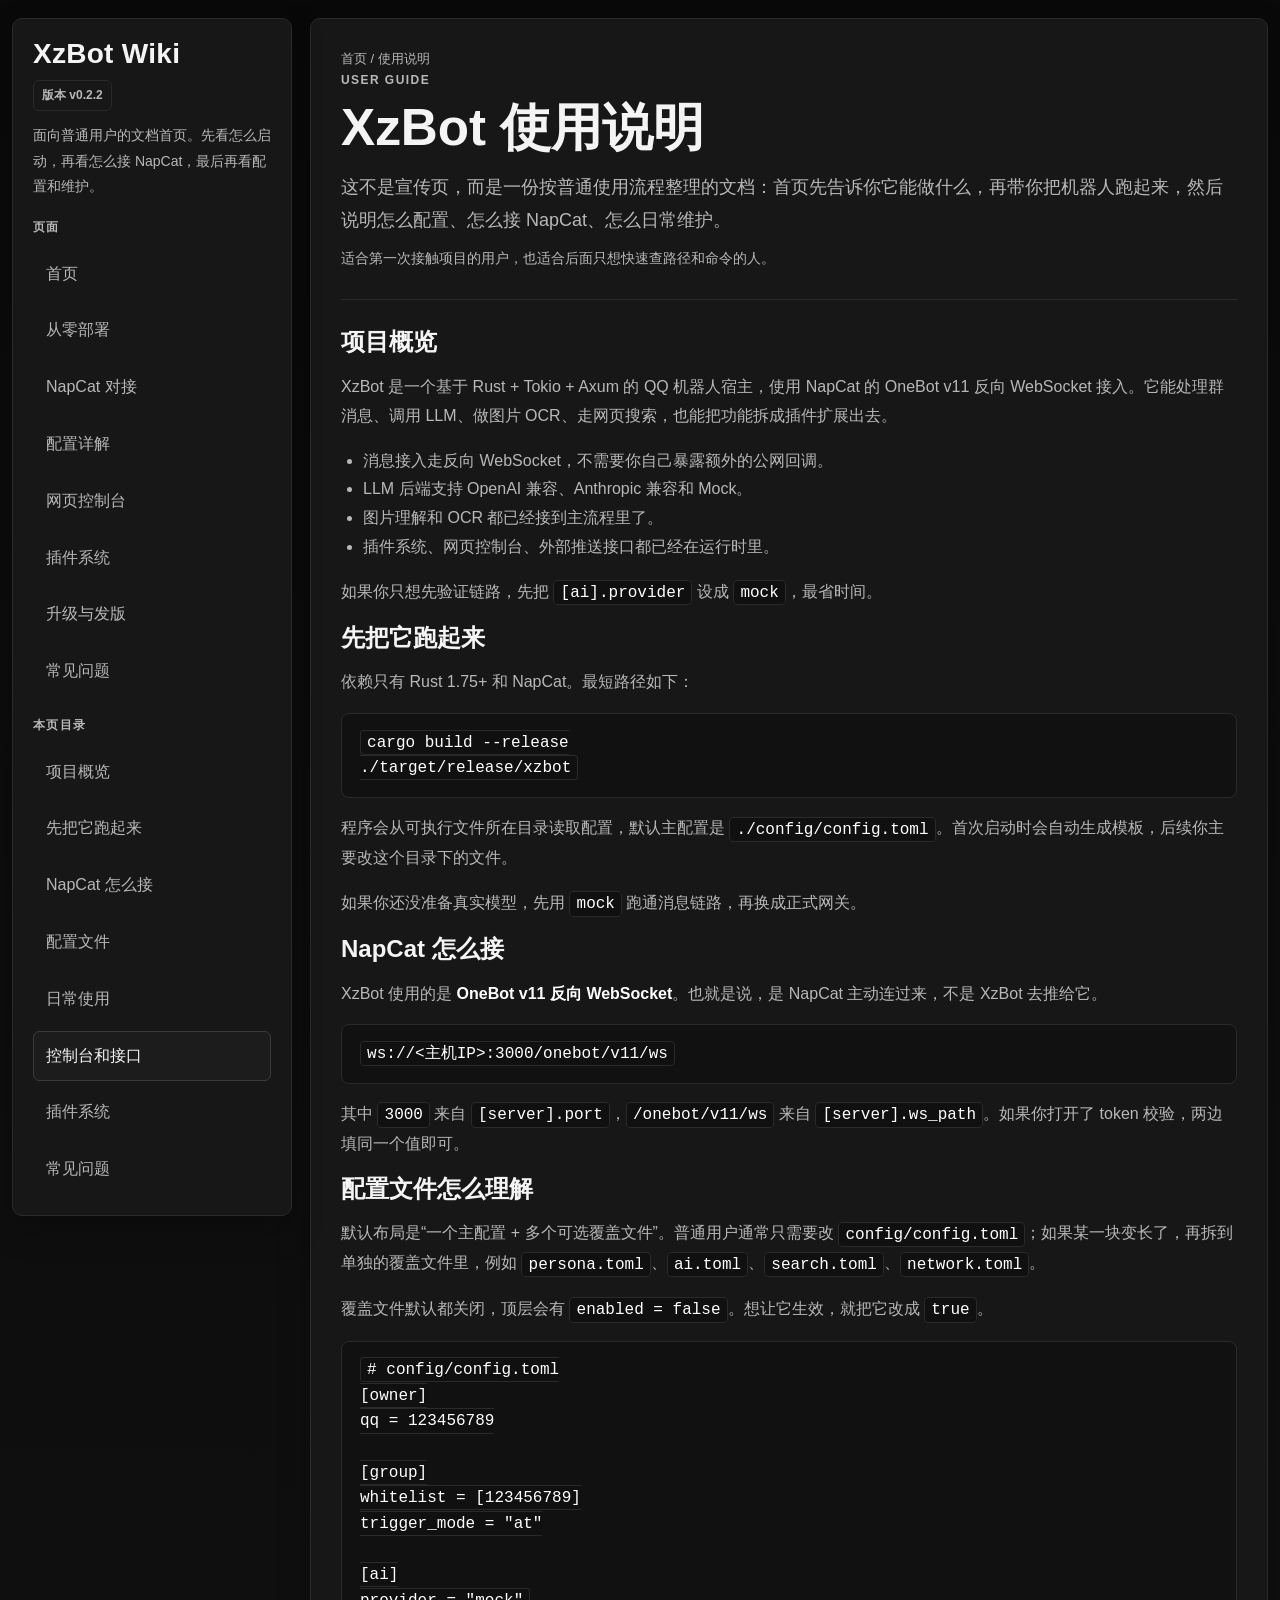
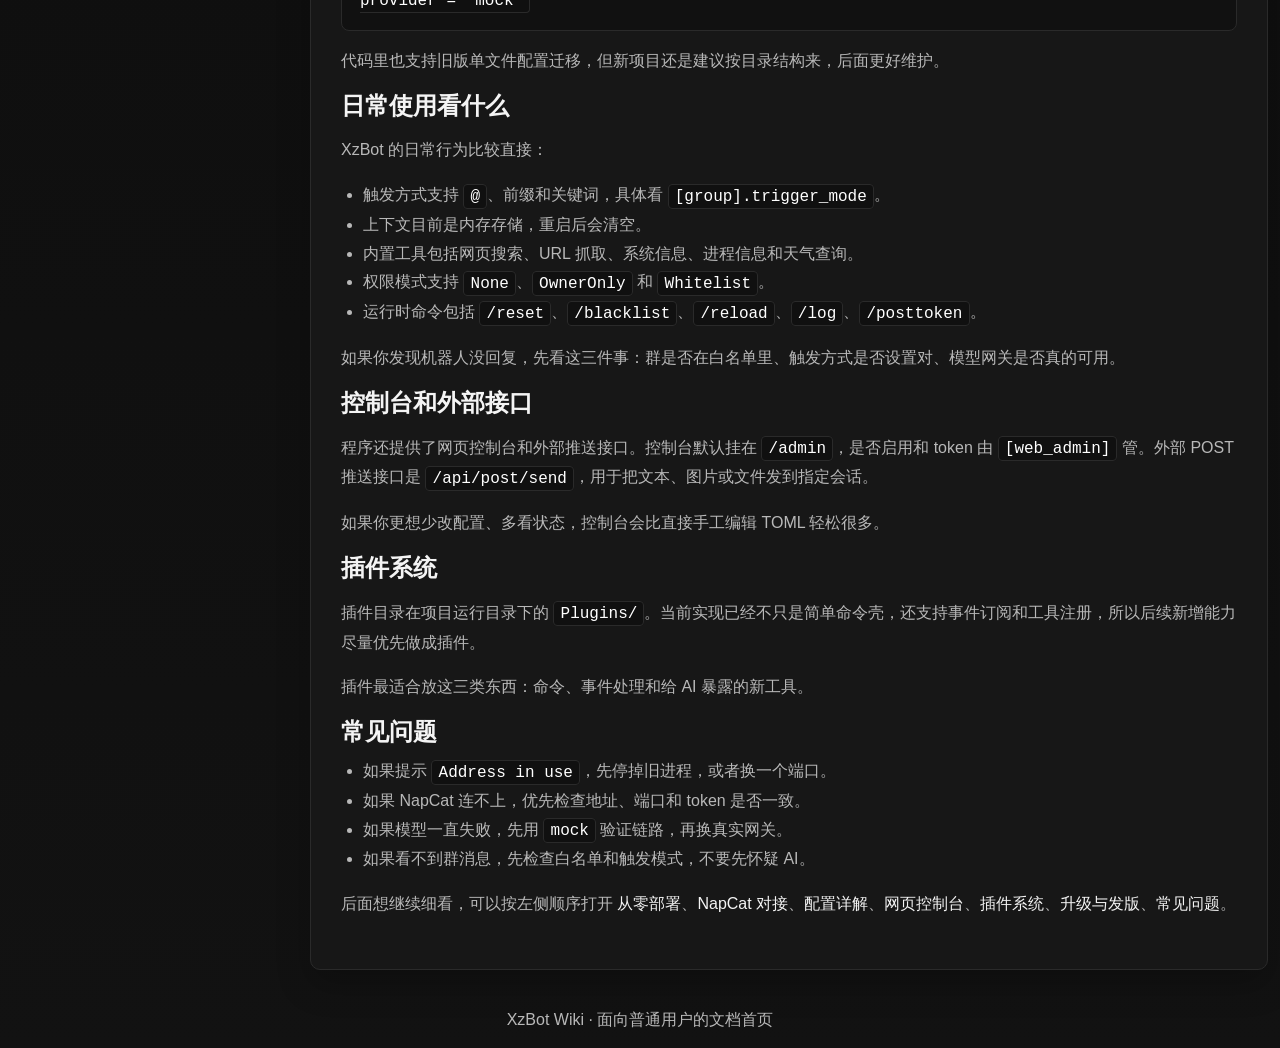
==== commit a7e14971: "release: v0.2.2" ====
--- a/docs/index.html
+++ b/docs/index.html
@@ -3,8 +3,8 @@
 <head>
   <meta charset="utf-8" />
   <meta name="viewport" content="width=device-width, initial-scale=1" />
-  <title>XzBot Wiki</title>
-  <meta name="description" content="XzBot 多页面在线文档：部署、NapCat、配置、控制台、插件、升级与 FAQ。" />
+  <title>XzBot 使用说明 · XzBot Wiki</title>
+  <meta name="description" content="XzBot 面向普通用户的文档首页：先把机器人跑起来，再对接 NapCat、配置系统、查看控制台和插件。" />
   <link rel="stylesheet" href="assets/site.css" />
   <script defer src="assets/site.js"></script>
 </head>
@@ -12,95 +12,127 @@
   <div class="layout">
     <aside class="sidebar">
       <div class="brand">XzBot Wiki</div>
-      <div class="version">版本 v0.2.1</div>
-      <div class="desc">一套面向“第一次部署、第一次改配置、第一次写插件”的多页面在线文档。</div>
-      <div class="nav-title">开始使用</div>
+      <div class="version">版本 v0.2.2</div>
+      <div class="desc">面向普通用户的文档首页。先看怎么启动，再看怎么接 NapCat，最后再看配置和维护。</div>
+
+      <div class="nav-title">页面</div>
       <nav class="nav-group">
         <a class="nav-link" href="index.html" data-nav="/XzBot/">首页</a>
         <a class="nav-link" href="getting-started/" data-nav="/XzBot/getting-started/">从零部署</a>
         <a class="nav-link" href="napcat/" data-nav="/XzBot/napcat/">NapCat 对接</a>
         <a class="nav-link" href="configuration/" data-nav="/XzBot/configuration/">配置详解</a>
-      </nav>
-      <div class="nav-title">进阶使用</div>
-      <nav class="nav-group">
         <a class="nav-link" href="console/" data-nav="/XzBot/console/">网页控制台</a>
         <a class="nav-link" href="plugins/" data-nav="/XzBot/plugins/">插件系统</a>
         <a class="nav-link" href="release/" data-nav="/XzBot/release/">升级与发版</a>
         <a class="nav-link" href="faq/" data-nav="/XzBot/faq/">常见问题</a>
       </nav>
+
+      <div class="nav-title">本页目录</div>
+      <nav class="nav-group">
+        <a class="nav-link" href="#overview" data-section="overview">项目概览</a>
+        <a class="nav-link" href="#install" data-section="install">先把它跑起来</a>
+        <a class="nav-link" href="#napcat" data-section="napcat">NapCat 怎么接</a>
+        <a class="nav-link" href="#config" data-section="config">配置文件</a>
+        <a class="nav-link" href="#runtime" data-section="runtime">日常使用</a>
+        <a class="nav-link" href="#console" data-section="console">控制台和接口</a>
+        <a class="nav-link" href="#plugins" data-section="plugins">插件系统</a>
+        <a class="nav-link" href="#faq" data-section="faq">常见问题</a>
+      </nav>
     </aside>
 
     <main class="main">
-      <section class="hero">
-        <div class="kicker">Rust · NapCat · OneBot · Multi-LLM · Plugins · Web Console</div>
-        <h1>把 XzBot 当成一个能聊天、能搜索、能看图、能扩展的宿主平台来用。</h1>
-        <p>这套文档已经从单页介绍改成了多页面 wiki 结构。你可以按“从零部署 → 对接 NapCat → 配置 → 控制台 → 插件 → 发版”的顺序一点点照着做，不用一次吃完所有细节。</p>
-        <div class="hero-actions">
-          <a class="btn primary" href="getting-started/">先把机器人跑起来</a>
-          <a class="btn secondary" href="configuration/">我想先看配置</a>
-          <a class="btn secondary" href="https://github.com/XiNian-dada/XzBot">GitHub 仓库</a>
-        </div>
-      </section>
+      <article class="doc">
+        <div class="breadcrumb">首页 / 使用说明</div>
+        <div class="kicker">User Guide</div>
+        <h1>XzBot 使用说明</h1>
+        <p class="lead">这不是宣传页，而是一份按普通使用流程整理的文档：首页先告诉你它能做什么，再带你把机器人跑起来，然后说明怎么配置、怎么接 NapCat、怎么日常维护。</p>
+        <p class="meta">适合第一次接触项目的用户，也适合后面只想快速查路径和命令的人。</p>
 
-      <section class="grid">
-        <article class="card span-4">
-          <div class="kicker">部署入口</div>
-          <h2>1. 从零部署</h2>
-          <p>适合第一次上手。包括：编译、首次运行、生成配置、最小可用配置、怎么确认它真的活着。</p>
-          <p><a href="getting-started/">打开部署教程 →</a></p>
-        </article>
-        <article class="card span-4">
-          <div class="kicker">协议接入</div>
-          <h2>2. NapCat 对接</h2>
-          <p>专门讲反向 WebSocket 怎么配、哪些开关必须开、哪些不用开、常见连不上是哪里出了问题。</p>
-          <p><a href="napcat/">打开 NapCat 教程 →</a></p>
-        </article>
-        <article class="card span-4">
-          <div class="kicker">最复杂但最重要</div>
-          <h2>3. 配置详解</h2>
-          <p>把主配置、覆盖文件、模型接入、搜索、OCR、代理、控制台配置拆开讲，不需要对着一个大 TOML 硬啃。</p>
-          <p><a href="configuration/">打开配置说明 →</a></p>
-        </article>
-        <article class="card span-6">
-          <div class="kicker">运维入口</div>
-          <h2>4. 网页控制台</h2>
-          <p>如果你不想继续手改一堆配置，可以直接用网页面板：看状态、改配置、看日志、看插件、用插件文件管理器改插件侧文本文件。</p>
-          <p><a href="console/">打开控制台说明 →</a></p>
-        </article>
-        <article class="card span-6">
-          <div class="kicker">扩展能力</div>
-          <h2>5. 插件系统</h2>
-          <p>现在的插件已经不是简单命令壳了，支持事件驱动、工具注册、多动作输出和阻断传播。后续新功能建议优先走插件。</p>
-          <p><a href="plugins/">打开插件说明 →</a></p>
-        </article>
-        <article class="card span-6">
-          <div class="kicker">维护者</div>
-          <h2>6. 升级与发版</h2>
-          <p>讲清楚版本号、GitHub Pages、Release 构建、打 tag 的正确顺序，以及现在 CI/CD 是怎么触发的。</p>
-          <p><a href="release/">打开发版说明 →</a></p>
-        </article>
-        <article class="card span-6">
-          <div class="kicker">排障</div>
-          <h2>7. 常见问题</h2>
-          <p>包括 Address in use、NapCat 连不上、模型网关不兼容、控制台打不开、群里前一条消息看不到等典型问题。</p>
-          <p><a href="faq/">打开 FAQ →</a></p>
-        </article>
-      </section>
+        <hr />
 
-      <section class="panel">
-        <div class="kicker">推荐阅读顺序</div>
-        <h2>如果你是第一次接触这个项目，建议按这个顺序走</h2>
-        <ol>
-          <li>先看 <a href="getting-started/">从零部署</a>，把机器人跑起来。</li>
-          <li>再看 <a href="napcat/">NapCat 对接</a>，确认消息链路真的通了。</li>
-          <li>然后看 <a href="configuration/">配置详解</a>，把真实模型、搜索、OCR 配上。</li>
-          <li>接着看 <a href="console/">网页控制台</a>，以后日常维护会轻松很多。</li>
-          <li>最后再看 <a href="plugins/">插件系统</a> 和 <a href="release/">升级与发版</a>。</li>
-        </ol>
-        <div class="callout">如果你只是想先确认链路能跑，<strong>先把 <code>[ai].provider</code> 设成 <code>mock</code></strong>。这个建议非常省时间。</div>
-      </section>
+        <section>
+          <h2 id="overview">项目概览</h2>
+          <p>XzBot 是一个基于 Rust + Tokio + Axum 的 QQ 机器人宿主，使用 NapCat 的 OneBot v11 反向 WebSocket 接入。它能处理群消息、调用 LLM、做图片 OCR、走网页搜索，也能把功能拆成插件扩展出去。</p>
+          <ul>
+            <li>消息接入走反向 WebSocket，不需要你自己暴露额外的公网回调。</li>
+            <li>LLM 后端支持 OpenAI 兼容、Anthropic 兼容和 Mock。</li>
+            <li>图片理解和 OCR 都已经接到主流程里了。</li>
+            <li>插件系统、网页控制台、外部推送接口都已经在运行时里。</li>
+          </ul>
+          <p>如果你只想先验证链路，先把 <code>[ai].provider</code> 设成 <code>mock</code>，最省时间。</p>
+        </section>
+
+        <section>
+          <h2 id="install">先把它跑起来</h2>
+          <p>依赖只有 Rust 1.75+ 和 NapCat。最短路径如下：</p>
+          <pre><code>cargo build --release
+./target/release/xzbot</code></pre>
+          <p>程序会从可执行文件所在目录读取配置，默认主配置是 <code>./config/config.toml</code>。首次启动时会自动生成模板，后续你主要改这个目录下的文件。</p>
+          <p>如果你还没准备真实模型，先用 <code>mock</code> 跑通消息链路，再换成正式网关。</p>
+        </section>
+
+        <section>
+          <h2 id="napcat">NapCat 怎么接</h2>
+          <p>XzBot 使用的是 <strong>OneBot v11 反向 WebSocket</strong>。也就是说，是 NapCat 主动连过来，不是 XzBot 去推给它。</p>
+          <pre><code>ws://&lt;主机IP&gt;:3000/onebot/v11/ws</code></pre>
+          <p>其中 <code>3000</code> 来自 <code>[server].port</code>，<code>/onebot/v11/ws</code> 来自 <code>[server].ws_path</code>。如果你打开了 token 校验，两边填同一个值即可。</p>
+        </section>
+
+        <section>
+          <h2 id="config">配置文件怎么理解</h2>
+          <p>默认布局是“一个主配置 + 多个可选覆盖文件”。普通用户通常只需要改 <code>config/config.toml</code>；如果某一块变长了，再拆到单独的覆盖文件里，例如 <code>persona.toml</code>、<code>ai.toml</code>、<code>search.toml</code>、<code>network.toml</code>。</p>
+          <p>覆盖文件默认都关闭，顶层会有 <code>enabled = false</code>。想让它生效，就把它改成 <code>true</code>。</p>
+          <pre><code># config/config.toml
+[owner]
+qq = 123456789
+
+[group]
+whitelist = [123456789]
+trigger_mode = "at"
+
+[ai]
+provider = "mock"</code></pre>
+          <p>代码里也支持旧版单文件配置迁移，但新项目还是建议按目录结构来，后面更好维护。</p>
+        </section>
+
+        <section>
+          <h2 id="runtime">日常使用看什么</h2>
+          <p>XzBot 的日常行为比较直接：</p>
+          <ul>
+            <li>触发方式支持 <code>@</code>、前缀和关键词，具体看 <code>[group].trigger_mode</code>。</li>
+            <li>上下文目前是内存存储，重启后会清空。</li>
+            <li>内置工具包括网页搜索、URL 抓取、系统信息、进程信息和天气查询。</li>
+            <li>权限模式支持 <code>None</code>、<code>OwnerOnly</code> 和 <code>Whitelist</code>。</li>
+            <li>运行时命令包括 <code>/reset</code>、<code>/blacklist</code>、<code>/reload</code>、<code>/log</code>、<code>/posttoken</code>。</li>
+          </ul>
+          <p>如果你发现机器人没回复，先看这三件事：群是否在白名单里、触发方式是否设置对、模型网关是否真的可用。</p>
+        </section>
+
+        <section>
+          <h2 id="console">控制台和外部接口</h2>
+          <p>程序还提供了网页控制台和外部推送接口。控制台默认挂在 <code>/admin</code>，是否启用和 token 由 <code>[web_admin]</code> 管。外部 POST 推送接口是 <code>/api/post/send</code>，用于把文本、图片或文件发到指定会话。</p>
+          <p>如果你更想少改配置、多看状态，控制台会比直接手工编辑 TOML 轻松很多。</p>
+        </section>
+
+        <section>
+          <h2 id="plugins">插件系统</h2>
+          <p>插件目录在项目运行目录下的 <code>Plugins/</code>。当前实现已经不只是简单命令壳，还支持事件订阅和工具注册，所以后续新增能力尽量优先做成插件。</p>
+          <p>插件最适合放这三类东西：命令、事件处理和给 AI 暴露的新工具。</p>
+        </section>
+
+        <section>
+          <h2 id="faq">常见问题</h2>
+          <ul>
+            <li>如果提示 <code>Address in use</code>，先停掉旧进程，或者换一个端口。</li>
+            <li>如果 NapCat 连不上，优先检查地址、端口和 token 是否一致。</li>
+            <li>如果模型一直失败，先用 <code>mock</code> 验证链路，再换真实网关。</li>
+            <li>如果看不到群消息，先检查白名单和触发模式，不要先怀疑 AI。</li>
+          </ul>
+          <p>后面想继续细看，可以按左侧顺序打开 <a href="getting-started/">从零部署</a>、<a href="napcat/">NapCat 对接</a>、<a href="configuration/">配置详解</a>、<a href="console/">网页控制台</a>、<a href="plugins/">插件系统</a>、<a href="release/">升级与发版</a>、<a href="faq/">常见问题</a>。</p>
+        </section>
+      </article>
     </main>
   </div>
-  <div class="footer">XzBot 多页面在线文档 · GitHub Pages</div>
+  <div class="footer">XzBot Wiki · 面向普通用户的文档首页</div>
 </body>
 </html>
--- a/docs/assets/site.css
+++ b/docs/assets/site.css
@@ -1,269 +1,361 @@
 :root {
-  --bg: #0a0f18;
-  --bg-soft: #10182a;
-  --panel: rgba(16, 24, 42, 0.88);
-  --panel-strong: rgba(8, 14, 26, 0.96);
-  --line: rgba(110, 154, 255, 0.18);
-  --text: #eef4ff;
-  --muted: #acbdd9;
-  --accent: #68d2ff;
-  --accent-strong: #4f9bff;
-  --ok: #7bf0b5;
-  --warn: #ffc36d;
-  --danger: #ff8a94;
-  --shadow: 0 22px 80px rgba(0, 0, 0, 0.34);
-  --radius: 20px;
-  --radius-sm: 14px;
-  --code: #07101d;
-}
-
-* { box-sizing: border-box; }
-html { scroll-behavior: smooth; }
+  --bg: #0d0d0d;
+  --bg-soft: #141414;
+  --panel: #171717;
+  --panel-strong: #1d1d1d;
+  --line: #2a2a2a;
+  --line-strong: #3a3a3a;
+  --text: #f4f4f4;
+  --muted: #b8b8b8;
+  --accent: #ffffff;
+  --accent-strong: #d8d8d8;
+  --ok: #dedede;
+  --warn: #c8c8c8;
+  --danger: #ababab;
+  --shadow: 0 14px 34px rgba(0, 0, 0, 0.24);
+  --radius: 10px;
+  --radius-sm: 6px;
+  --code: #111111;
+}
+
+* {
+  box-sizing: border-box;
+}
+
+html {
+  scroll-behavior: smooth;
+}
+
 body {
   margin: 0;
   color: var(--text);
-  background:
-    radial-gradient(circle at top left, rgba(104,210,255,.16), transparent 28%),
-    radial-gradient(circle at top right, rgba(123,240,181,.12), transparent 22%),
-    linear-gradient(180deg, #07111d 0%, #0a0f18 38%, #09101a 100%);
-  font: 16px/1.75 "SF Pro Display", "PingFang SC", "Noto Sans SC", sans-serif;
-}
-
-a { color: var(--accent); text-decoration: none; }
-a:hover { text-decoration: underline; }
-strong { color: #f5f9ff; }
-code, pre { font-family: "SFMono-Regular", "JetBrains Mono", monospace; }
+  background: linear-gradient(180deg, #090909 0%, #0e0e0e 45%, #121212 100%);
+  font: 16px/1.8 -apple-system, BlinkMacSystemFont, "Segoe UI", "PingFang SC",
+    "Noto Sans SC", "Microsoft YaHei", sans-serif;
+}
+
+a {
+  color: var(--text);
+  text-decoration: none;
+  text-underline-offset: 2px;
+}
+
+a:hover {
+  text-decoration: underline;
+}
+
+strong {
+  color: #ffffff;
+}
+
+code,
+pre {
+  font-family: "SFMono-Regular", "JetBrains Mono", "Menlo", "Consolas",
+    monospace;
+}
+
 code {
-  background: rgba(255,255,255,0.06);
-  border: 1px solid rgba(255,255,255,0.08);
-  border-radius: 8px;
-  padding: 0.16em 0.42em;
-  color: #ddf7ff;
-}
+  background: #101010;
+  border: 1px solid var(--line);
+  border-radius: 4px;
+  padding: 0.16em 0.38em;
+  color: #ffffff;
+}
+
 pre {
   margin: 0;
-  padding: 18px;
+  padding: 16px 18px;
   overflow: auto;
   background: var(--code);
   border: 1px solid var(--line);
-  border-radius: 16px;
-  color: #ecf5ff;
+  border-radius: 8px;
+  color: #eeeeee;
   line-height: 1.6;
 }
 
 .layout {
-  width: min(1440px, calc(100vw - 28px));
+  width: min(1320px, calc(100vw - 24px));
   margin: 0 auto;
   display: grid;
-  grid-template-columns: 300px minmax(0, 1fr);
-  gap: 24px;
-  padding: 22px 0 42px;
+  grid-template-columns: 280px minmax(0, 1fr);
+  gap: 18px;
+  padding: 18px 0 28px;
+}
+
+.sidebar,
+.hero,
+.panel,
+.card,
+.doc {
+  background: var(--panel);
+  border: 1px solid var(--line);
+  box-shadow: var(--shadow);
 }
 
 .sidebar {
   position: sticky;
-  top: 20px;
+  top: 16px;
   align-self: start;
-  padding: 24px;
-  background: var(--panel);
-  border: 1px solid var(--line);
+  padding: 20px;
   border-radius: var(--radius);
-  box-shadow: var(--shadow);
-  backdrop-filter: blur(16px);
 }
 
 .brand {
-  font-size: 31px;
-  font-weight: 800;
-  letter-spacing: .02em;
-}
+  font-size: 28px;
+  font-weight: 700;
+  line-height: 1.1;
+  letter-spacing: 0.01em;
+}
+
 .version {
+  display: inline-block;
+  margin-top: 10px;
+  padding: 4px 8px;
+  border: 1px solid var(--line);
+  border-radius: 6px;
+  color: var(--muted);
+  font-size: 12px;
+  font-weight: 600;
+}
+
+.sidebar .desc {
   margin-top: 12px;
-  display: inline-flex;
-  gap: 8px;
-  align-items: center;
-  padding: 6px 12px;
-  border-radius: 999px;
-  color: var(--accent);
-  background: rgba(104,210,255,.12);
-  border: 1px solid rgba(104,210,255,.18);
-  font-size: 13px;
-  font-weight: 700;
-}
-.sidebar .desc {
-  margin-top: 14px;
   color: var(--muted);
   font-size: 14px;
 }
-.nav-group {
-  margin-top: 22px;
-  display: grid;
-  gap: 8px;
-}
+
 .nav-title {
   margin-top: 18px;
   color: var(--muted);
   font-size: 12px;
+  font-weight: 700;
+  letter-spacing: 0.12em;
   text-transform: uppercase;
-  letter-spacing: .1em;
-  font-weight: 800;
-}
+}
+
+.nav-group {
+  margin-top: 10px;
+  display: grid;
+  gap: 6px;
+}
+
 .nav-link {
   display: block;
-  padding: 11px 12px;
-  border-radius: 12px;
-  color: var(--muted);
-  background: rgba(255,255,255,.02);
+  padding: 10px 12px;
+  border-radius: 6px;
+  color: var(--muted);
   border: 1px solid transparent;
-  transition: .18s ease;
-}
+  background: transparent;
+  transition:
+    background-color 0.15s ease,
+    border-color 0.15s ease,
+    color 0.15s ease;
+}
+
 .nav-link:hover,
 .nav-link.active {
   color: var(--text);
-  background: rgba(104,210,255,.08);
-  border-color: rgba(104,210,255,.22);
+  background: #1c1c1c;
+  border-color: var(--line-strong);
   text-decoration: none;
 }
 
 .main {
-  display: grid;
-  gap: 20px;
-}
+  min-width: 0;
+}
+
+.doc {
+  padding: 28px 30px 34px;
+  border-radius: var(--radius);
+}
+
 .hero,
 .panel,
 .card {
-  background: var(--panel);
-  border: 1px solid var(--line);
   border-radius: var(--radius);
-  box-shadow: var(--shadow);
-  backdrop-filter: blur(14px);
-}
-.hero { padding: 30px; }
-.hero h1 {
-  margin: 0;
+}
+
+.hero {
+  padding: 28px;
+}
+
+.hero h1,
+.doc h1 {
+  margin: 8px 0 0;
   font-size: clamp(34px, 4vw, 52px);
   line-height: 1.08;
 }
+
 .hero p {
-  margin: 18px 0 0;
+  margin: 16px 0 0;
   color: var(--muted);
   max-width: 860px;
   font-size: 18px;
 }
+
+.doc .lead {
+  margin: 16px 0 0;
+  color: var(--muted);
+  font-size: 18px;
+  max-width: 920px;
+}
+
+.doc .meta {
+  margin-top: 10px;
+  color: var(--muted);
+  font-size: 14px;
+}
+
 .hero-actions {
   margin-top: 22px;
   display: flex;
   flex-wrap: wrap;
-  gap: 12px;
-}
+  gap: 10px;
+}
+
 .btn {
   display: inline-flex;
   align-items: center;
-  gap: 10px;
-  padding: 12px 16px;
-  border-radius: 14px;
-  border: 1px solid transparent;
-  font-weight: 700;
-}
+  gap: 8px;
+  padding: 11px 14px;
+  border-radius: 6px;
+  border: 1px solid var(--line);
+  font-weight: 600;
+}
+
 .btn.primary {
-  background: linear-gradient(135deg, var(--accent), var(--accent-strong));
-  color: #06101a;
-}
+  background: #f0f0f0;
+  color: #111111;
+  border-color: #f0f0f0;
+}
+
 .btn.secondary {
-  background: rgba(255,255,255,.04);
+  background: #161616;
   color: var(--text);
-  border-color: var(--line);
 }
 
 .grid {
   display: grid;
   gap: 18px;
-  grid-template-columns: repeat(12, 1fr);
-}
+  grid-template-columns: repeat(12, minmax(0, 1fr));
+}
+
 .card {
   padding: 22px;
 }
-.card.span-4 { grid-column: span 4; }
-.card.span-6 { grid-column: span 6; }
-.card.span-12 { grid-column: span 12; }
+
+.card.span-4 {
+  grid-column: span 4;
+}
+
+.card.span-6 {
+  grid-column: span 6;
+}
+
+.card.span-12 {
+  grid-column: span 12;
+}
 
 .kicker {
-  color: var(--accent);
-  font-size: 13px;
-  letter-spacing: .1em;
+  color: var(--muted);
+  font-size: 12px;
+  letter-spacing: 0.12em;
   text-transform: uppercase;
-  font-weight: 800;
-}
+  font-weight: 700;
+}
+
 .card h2,
-.panel h2 {
+.panel h2,
+.doc h2 {
   margin: 10px 0 0;
   font-size: 24px;
-}
+  line-height: 1.2;
+}
+
 .card h3,
-.panel h3 {
-  margin: 24px 0 10px;
-  font-size: 20px;
-}
+.panel h3,
+.doc h3 {
+  margin: 22px 0 8px;
+  font-size: 18px;
+  line-height: 1.35;
+}
+
 .card p,
 .panel p,
+.doc p,
 .panel li,
-.card li { color: var(--muted); }
+.doc li,
+.card li {
+  color: var(--muted);
+}
+
 .panel {
-  padding: 28px;
-}
+  padding: 26px 28px;
+}
+
 .panel ul,
-.panel ol {
+.panel ol,
+.doc ul,
+.doc ol {
   margin: 10px 0 0;
   padding-left: 22px;
 }
-.panel blockquote {
+
+.panel blockquote,
+.doc blockquote {
   margin: 16px 0 0;
   padding: 14px 16px;
-  border-left: 3px solid var(--accent);
-  background: rgba(104,210,255,.07);
-  border-radius: 12px;
-  color: #e4f9ff;
-}
+  border-left: 3px solid var(--line-strong);
+  background: #151515;
+  color: #e6e6e6;
+  border-radius: 0;
+}
+
 .callout {
   margin-top: 16px;
   padding: 16px 18px;
-  border-radius: 14px;
-  background: rgba(123,240,181,.08);
-  border: 1px solid rgba(123,240,181,.18);
-  color: #ddffef;
-}
-.callout.warn {
-  background: rgba(255,195,109,.09);
-  border-color: rgba(255,195,109,.2);
-  color: #fff0da;
-}
+  border: 1px solid var(--line-strong);
+  border-radius: 8px;
+  background: #151515;
+  color: #eaeaea;
+}
+
+.callout.warn,
 .callout.danger {
-  background: rgba(255,138,148,.08);
-  border-color: rgba(255,138,148,.18);
-  color: #ffe6ea;
-}
+  background: #161616;
+  border-color: var(--line-strong);
+  color: #f0f0f0;
+}
+
 .table-wrap {
   overflow: auto;
   border: 1px solid var(--line);
-  border-radius: 16px;
-}
+  border-radius: 8px;
+}
+
 table {
   width: 100%;
   border-collapse: collapse;
   min-width: 720px;
-}
-th, td {
-  padding: 14px 16px;
+  background: #111111;
+}
+
+th,
+td {
+  padding: 13px 16px;
   border-bottom: 1px solid var(--line);
   text-align: left;
   vertical-align: top;
 }
+
 th {
   color: var(--muted);
   font-size: 12px;
   text-transform: uppercase;
-  letter-spacing: .1em;
-}
+  letter-spacing: 0.12em;
+  font-weight: 700;
+}
+
 .page-head {
   display: flex;
   justify-content: space-between;
@@ -271,33 +363,90 @@
   align-items: flex-start;
   flex-wrap: wrap;
 }
+
 .breadcrumb {
   color: var(--muted);
   font-size: 13px;
 }
+
 .toc {
-  padding: 18px;
-  background: rgba(255,255,255,.03);
-  border: 1px solid var(--line);
-  border-radius: 16px;
-}
+  padding: 16px 18px;
+  background: #151515;
+  border: 1px solid var(--line);
+  border-radius: 8px;
+  min-width: 220px;
+}
+
 .toc ul {
   margin: 8px 0 0;
   padding-left: 18px;
 }
-.toc a { color: #d5ecff; }
+
+.toc a {
+  color: var(--text);
+}
+
+.doc hr {
+  margin: 28px 0;
+  border: 0;
+  border-top: 1px solid var(--line);
+}
+
+.doc h2,
+.doc h3 {
+  scroll-margin-top: 24px;
+}
+
 .footer {
   text-align: center;
   color: var(--muted);
-  padding: 8px 18px 34px;
-}
+  padding: 8px 18px 28px;
+}
+
 @media (max-width: 1100px) {
-  .layout { grid-template-columns: 1fr; }
-  .sidebar { position: static; }
-}
+  .layout {
+    grid-template-columns: 1fr;
+  }
+
+  .sidebar {
+    position: static;
+  }
+
+  .toc {
+    width: 100%;
+  }
+}
+
 @media (max-width: 760px) {
-  .grid { grid-template-columns: 1fr; }
-  .card.span-4, .card.span-6, .card.span-12 { grid-column: auto; }
-  .hero, .panel, .card, .sidebar { padding: 20px; }
-  .hero p { font-size: 16px; }
-}
+  .hero,
+  .panel,
+  .card,
+  .sidebar,
+  .doc {
+    padding: 18px;
+  }
+
+  .grid {
+    grid-template-columns: 1fr;
+  }
+
+  .card.span-4,
+  .card.span-6,
+  .card.span-12 {
+    grid-column: auto;
+  }
+
+  .hero p,
+  .doc .lead {
+    font-size: 16px;
+  }
+
+  .layout {
+    width: min(100vw - 16px, 1320px);
+    padding-top: 10px;
+  }
+
+  .brand {
+    font-size: 24px;
+  }
+}
